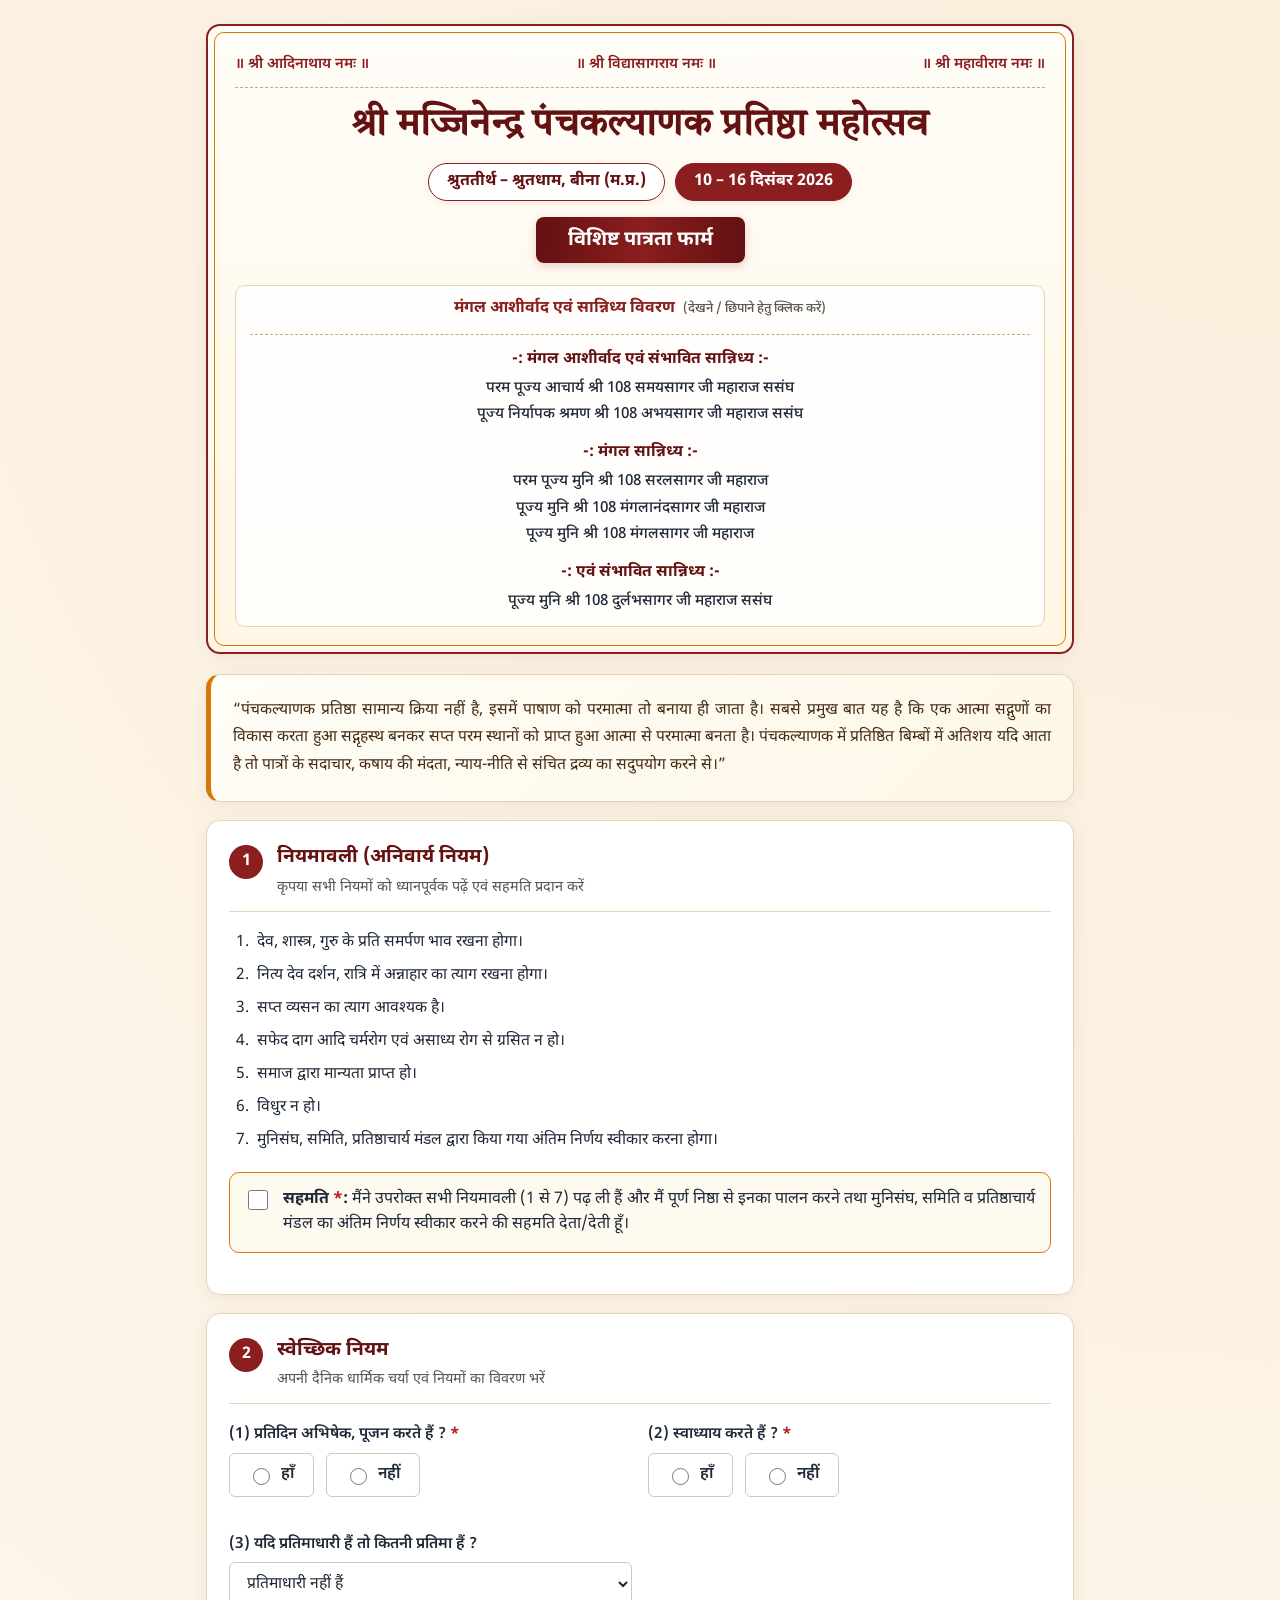
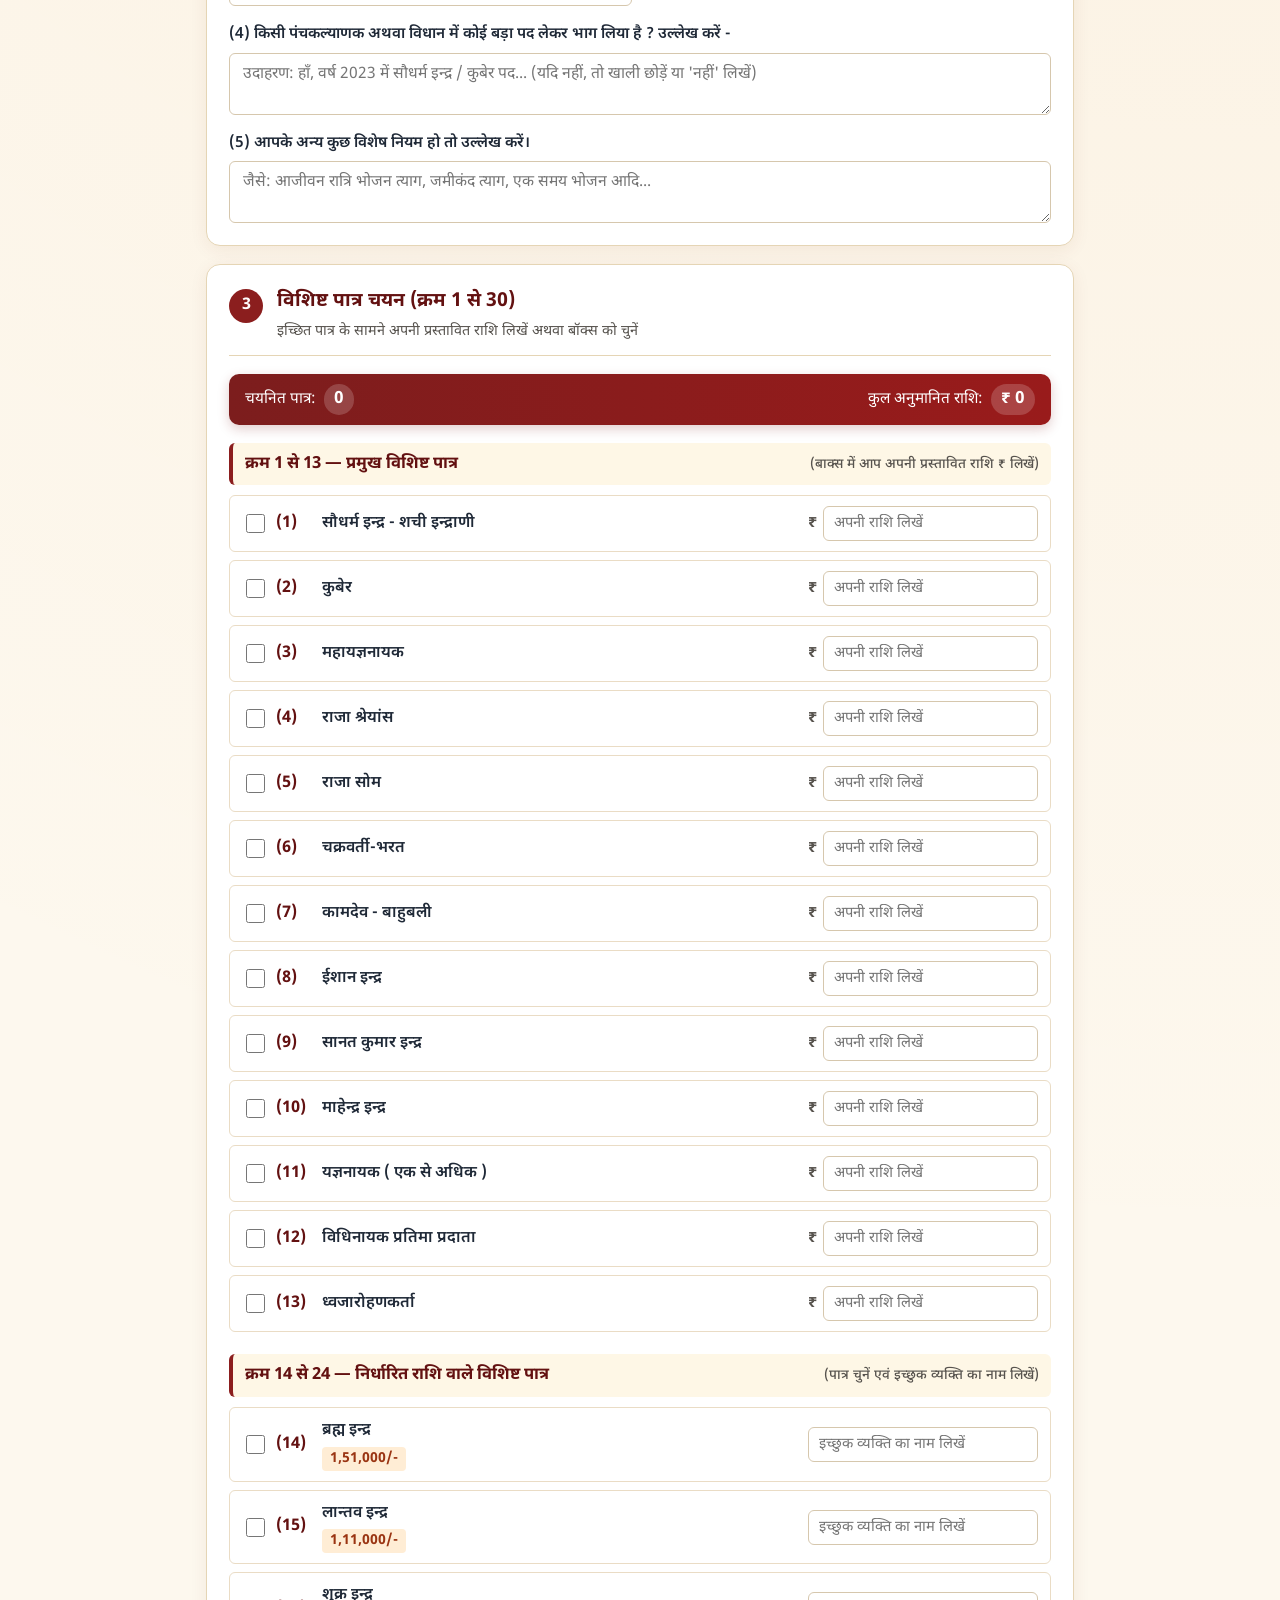
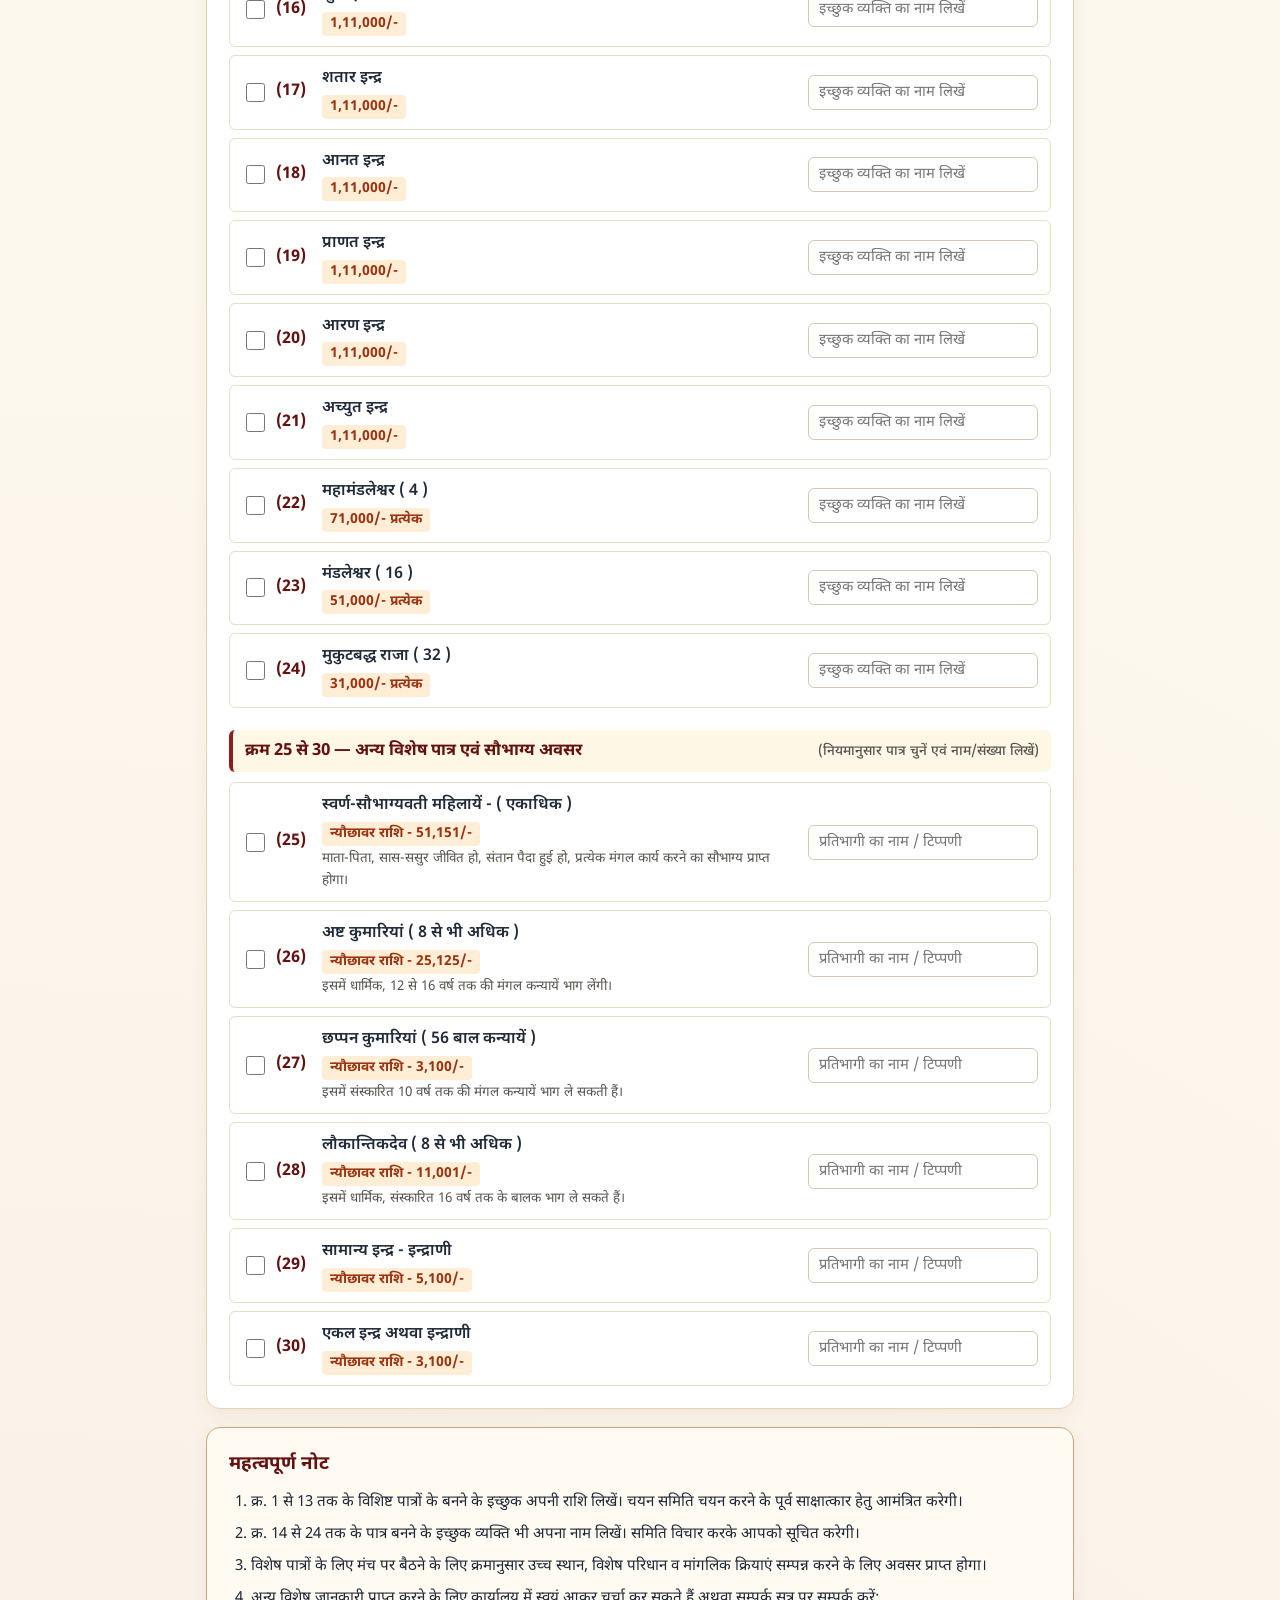
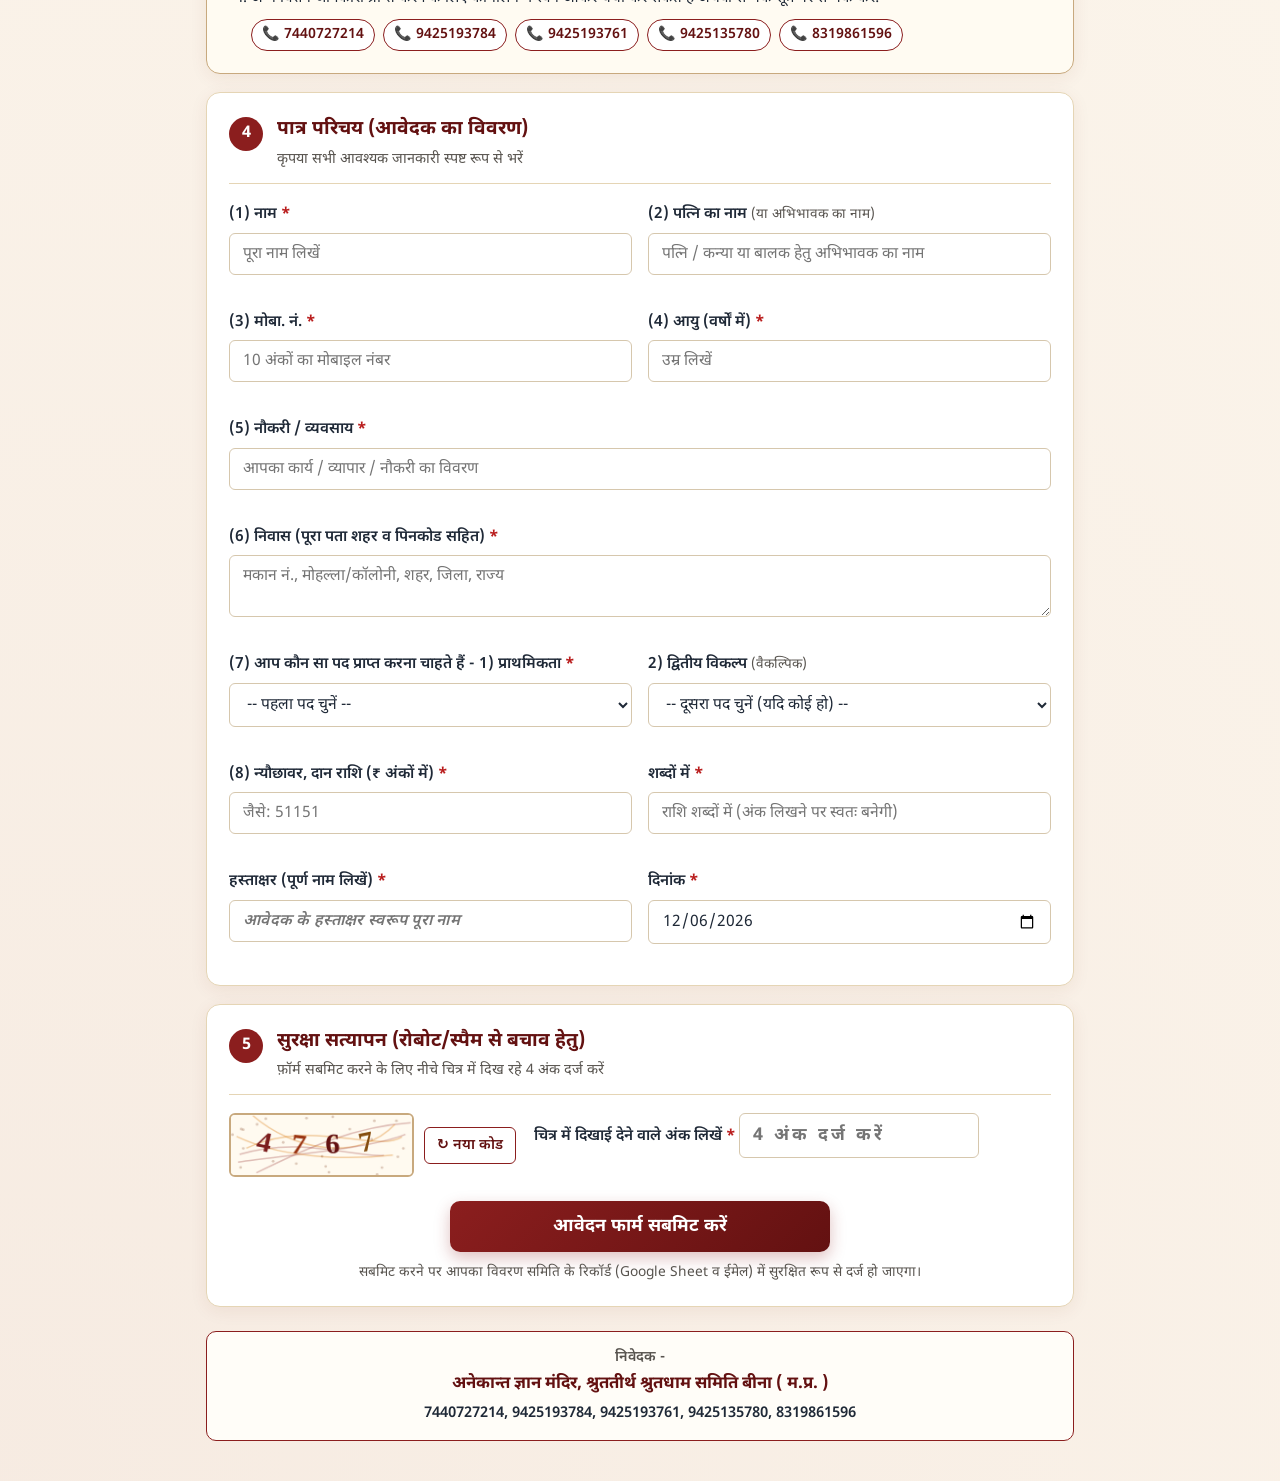
==== google-apps-script/Index.html @ d009ac20 "Initial commit: Panchkalyanak Vishishta Patrata Online Form" ====
<!DOCTYPE html>
<html lang="hi">
<head>
  <meta charset="UTF-8" />
  <meta name="viewport" content="width=device-width, initial-scale=1.0" />
  <title>विशिष्ट पात्रता फार्म | श्री मज्जिनेन्द्र पंचकल्याणक प्रतिष्ठा महोत्सव - बीना (म.प्र.)</title>
  <meta name="description" content="श्री मज्जिनेन्द्र पंचकल्याणक प्रतिष्ठा महोत्सव, श्रुततीर्थ – श्रुतधाम, बीना (म.प्र.) (10–16 दिसंबर 2026) हेतु ऑनलाइन विशिष्ट पात्रता आवेदन फार्म।" />
  <link rel="preconnect" href="https://fonts.googleapis.com" />
  <link rel="preconnect" href="https://fonts.gstatic.com" crossorigin />
  <link href="https://fonts.googleapis.com/css2?family=Noto+Sans+Devanagari:wght@400;500;600;700;800&family=Tiro+Devanagari+Hindi:ital@0;1&display=swap" rel="stylesheet" />
  <style>
:root {
  --bg-page: #fdf8ee;
  --bg-card: #ffffff;
  --bg-subtle: #fffaf0;
  --primary: #8b1e1e;       /* Sacred Deep Maroon */
  --primary-dark: #631111;
  --accent: #d97706;        /* Saffron Gold */
  --accent-light: #fef3c7;
  --border: #e5d5b5;
  --border-strong: #c8a97e;
  --text-main: #1f2937;
  --text-muted: #57534e;
  --success: #15803d;
  --success-bg: #f0fdf4;
  --danger: #b91c1c;
  --danger-bg: #fef2f2;
  --radius-lg: 14px;
  --radius-md: 10px;
  --radius-sm: 6px;
  --shadow-card: 0 4px 18px rgba(107, 45, 20, 0.07);
}

*,
*::before,
*::after {
  box-sizing: border-box;
}

body {
  margin: 0;
  padding: 0;
  background-color: var(--bg-page);
  background-image: radial-gradient(circle at top right, rgba(217, 119, 6, 0.08), transparent 45%),
    radial-gradient(circle at bottom left, rgba(139, 30, 30, 0.06), transparent 45%);
  color: var(--text-main);
  font-family: "Noto Sans Devanagari", system-ui, -apple-system, "Segoe UI", Roboto, sans-serif;
  line-height: 1.6;
  font-size: 16px;
}

.hidden {
  display: none !important;
}

/* Demo Mode Banner */
.demo-banner {
  background: #fff7ed;
  border-bottom: 2px solid #f59e0b;
  color: #7c2d12;
  padding: 10px 16px;
  font-size: 0.9rem;
}

.demo-banner-inner {
  max-width: 900px;
  margin: 0 auto;
  display: flex;
  flex-wrap: wrap;
  align-items: center;
  gap: 8px;
}

.demo-badge {
  background: #d97706;
  color: #fff;
  padding: 2px 10px;
  border-radius: 999px;
  font-weight: 700;
  font-size: 0.8rem;
}

.demo-banner code {
  background: rgba(217, 119, 6, 0.14);
  padding: 1px 6px;
  border-radius: 4px;
  font-family: monospace;
}

/* Main Page Wrapper */
.page-wrapper {
  max-width: 900px;
  margin: 24px auto 40px;
  padding: 0 16px;
}

/* Header Card */
.mahotsav-header {
  background: linear-gradient(180deg, #fffdf8 0%, #fff6e5 100%);
  border: 2px solid var(--primary);
  border-radius: var(--radius-lg);
  padding: 6px;
  box-shadow: var(--shadow-card);
  margin-bottom: 20px;
}

.header-double-border {
  border: 1.5px solid var(--accent);
  border-radius: 10px;
  padding: 20px 20px 18px;
  text-align: center;
}

.invocations {
  display: flex;
  flex-wrap: wrap;
  justify-content: space-between;
  gap: 8px;
  font-size: 0.92rem;
  font-weight: 600;
  color: var(--primary);
  border-bottom: 1px dashed var(--border-strong);
  padding-bottom: 10px;
  margin-bottom: 14px;
}

.mahotsav-title {
  margin: 4px 0 14px;
  font-family: "Tiro Devanagari Hindi", "Noto Sans Devanagari", serif;
  font-size: clamp(1.55rem, 4vw, 2.3rem);
  font-weight: 700;
  color: var(--primary-dark);
  letter-spacing: 0.3px;
  line-height: 1.3;
}

.header-badges {
  display: flex;
  flex-wrap: wrap;
  justify-content: center;
  gap: 10px;
  margin-bottom: 16px;
}

.ornate-pill {
  background: #fff;
  border: 1.5px solid var(--primary);
  color: var(--primary-dark);
  padding: 5px 18px;
  border-radius: 999px;
  font-weight: 700;
  font-size: 1rem;
  box-shadow: 0 2px 6px rgba(139, 30, 30, 0.08);
}

.date-pill {
  background: var(--primary);
  color: #fff;
  border-color: var(--primary);
}

.form-title-ribbon {
  display: inline-block;
  background: linear-gradient(90deg, var(--primary-dark), var(--primary), var(--primary-dark));
  color: #fff;
  padding: 7px 32px;
  border-radius: 8px;
  margin-bottom: 14px;
  box-shadow: 0 3px 10px rgba(139, 30, 30, 0.2);
}

.form-title-ribbon h2 {
  margin: 0;
  font-size: 1.25rem;
  font-weight: 700;
}

/* Sannidhya Accordion */
.sannidhya-details {
  margin-top: 8px;
  background: rgba(255, 255, 255, 0.85);
  border: 1px solid var(--border);
  border-radius: var(--radius-md);
  padding: 10px 14px;
  text-align: center;
}

.sannidhya-toggle {
  cursor: pointer;
  font-weight: 700;
  color: var(--primary);
  display: flex;
  justify-content: center;
  align-items: center;
  gap: 8px;
  list-style: none;
}

.sannidhya-toggle::-webkit-details-marker {
  display: none;
}

.toggle-hint {
  font-size: 0.8rem;
  font-weight: 500;
  color: var(--text-muted);
}

.sannidhya-grid {
  margin-top: 12px;
  padding-top: 12px;
  border-top: 1px dashed var(--border-strong);
  display: grid;
  gap: 12px;
}

.sannidhya-block h3 {
  margin: 0 0 4px;
  font-size: 0.98rem;
  color: var(--primary-dark);
}

.sannidhya-block p {
  margin: 2px 0;
  font-size: 0.95rem;
  font-weight: 500;
}

/* Cards */
.card {
  background: var(--bg-card);
  border: 1px solid var(--border);
  border-radius: var(--radius-lg);
  padding: 22px;
  margin-bottom: 18px;
  box-shadow: var(--shadow-card);
}

.intro-quote-card {
  background: linear-gradient(135deg, #fffdf7 0%, #fef7e6 100%);
  border-left: 5px solid var(--accent);
}

.intro-quote {
  margin: 0;
  font-size: 0.98rem;
  color: #442c15;
  text-align: justify;
  line-height: 1.75;
}

.section-heading {
  display: flex;
  align-items: flex-start;
  gap: 14px;
  margin-bottom: 18px;
  padding-bottom: 12px;
  border-bottom: 1.5px solid var(--border);
}

.section-step {
  flex-shrink: 0;
  width: 34px;
  height: 34px;
  border-radius: 50%;
  background: var(--primary);
  color: #fff;
  display: flex;
  align-items: center;
  justify-content: center;
  font-weight: 700;
  font-size: 1rem;
  margin-top: 2px;
}

.section-heading h3 {
  margin: 0;
  font-size: 1.2rem;
  color: var(--primary-dark);
}

.section-sub {
  margin: 2px 0 0;
  font-size: 0.9rem;
  color: var(--text-muted);
}

/* Niyamavali Rules */
.rules-list {
  margin: 0 0 18px;
  padding-left: 24px;
  display: grid;
  gap: 8px;
}

.rules-list li {
  padding-left: 4px;
  font-size: 0.98rem;
}

.consent-box {
  display: flex;
  align-items: flex-start;
  gap: 12px;
  background: var(--bg-subtle);
  border: 1.5px solid var(--accent);
  border-radius: var(--radius-md);
  padding: 14px;
  cursor: pointer;
  transition: background-color 0.2s;
}

.consent-box:hover {
  background: #fef3c7;
}

.consent-box input[type="checkbox"] {
  width: 20px;
  height: 20px;
  margin-top: 3px;
  accent-color: var(--primary);
  flex-shrink: 0;
  cursor: pointer;
}

/* Form Controls */
.voluntary-grid,
.parichay-grid {
  display: grid;
  grid-template-columns: repeat(2, minmax(0, 1fr));
  gap: 16px;
}

.form-group {
  display: flex;
  flex-direction: column;
}

.form-group.full-width {
  grid-column: 1 / -1;
}

.group-label {
  font-weight: 600;
  margin-bottom: 6px;
  font-size: 0.96rem;
  color: var(--text-main);
}

.field-opt {
  font-weight: 400;
  font-size: 0.85rem;
  color: var(--text-muted);
}

.req {
  color: var(--danger);
  font-weight: 700;
}

.form-control {
  width: 100%;
  padding: 10px 13px;
  border: 1.5px solid #d6c7ad;
  border-radius: var(--radius-sm);
  font-family: inherit;
  font-size: 0.98rem;
  color: var(--text-main);
  background: #fff;
  transition: border-color 0.2s, box-shadow 0.2s;
}

.form-control:focus {
  outline: none;
  border-color: var(--primary);
  box-shadow: 0 0 0 3px rgba(139, 30, 30, 0.12);
}

.form-control.invalid {
  border-color: var(--danger);
  background: var(--danger-bg);
}

.signature-input {
  font-style: italic;
  font-weight: 600;
  letter-spacing: 0.3px;
}

/* Radio Chips */
.radio-row {
  display: flex;
  gap: 12px;
  flex-wrap: wrap;
}

.radio-chip {
  display: inline-flex;
  align-items: center;
  gap: 8px;
  padding: 8px 18px;
  border: 1.5px solid #d6c7ad;
  border-radius: var(--radius-sm);
  cursor: pointer;
  background: #fff;
  font-weight: 600;
  transition: all 0.15s;
}

.radio-chip:has(input:checked) {
  border-color: var(--primary);
  background: #fef2f2;
  color: var(--primary-dark);
}

.radio-chip input {
  accent-color: var(--primary);
  width: 17px;
  height: 17px;
  cursor: pointer;
}

/* Selection Summary Bar */
.selection-summary-bar {
  position: sticky;
  top: 8px;
  z-index: 20;
  background: linear-gradient(90deg, #7c1d1d, #991b1b);
  color: #fff;
  border-radius: var(--radius-md);
  padding: 10px 16px;
  margin-bottom: 18px;
  display: flex;
  flex-wrap: wrap;
  justify-content: space-between;
  align-items: center;
  gap: 12px;
  box-shadow: 0 4px 12px rgba(124, 29, 29, 0.22);
}

.summary-stat {
  display: flex;
  align-items: center;
  gap: 8px;
  font-size: 0.96rem;
}

.summary-stat strong {
  background: rgba(255, 255, 255, 0.18);
  padding: 2px 10px;
  border-radius: 999px;
  font-size: 1.05rem;
}

/* Patra Groups & Rows */
.patra-group {
  margin-bottom: 22px;
}

.patra-group:last-child {
  margin-bottom: 0;
}

.patra-group-header {
  display: flex;
  flex-wrap: wrap;
  justify-content: space-between;
  align-items: baseline;
  gap: 6px;
  background: #fef7e6;
  border-left: 4px solid var(--primary);
  padding: 8px 12px;
  border-radius: 6px;
  margin-bottom: 10px;
}

.patra-group-header h4 {
  margin: 0;
  font-size: 1.04rem;
  color: var(--primary-dark);
}

.group-hint {
  font-size: 0.85rem;
  color: var(--text-muted);
  font-weight: 500;
}

.patra-list {
  display: grid;
  gap: 8px;
}

.patra-row {
  display: grid;
  grid-template-columns: auto 1fr minmax(170px, 230px);
  align-items: center;
  gap: 12px;
  padding: 10px 12px;
  border: 1.5px solid #eadcc5;
  border-radius: var(--radius-sm);
  background: #fff;
  transition: border-color 0.2s, background-color 0.2s;
}

.patra-row.selected {
  border-color: var(--primary);
  background: #fff9f5;
}

.patra-check-wrap {
  display: flex;
  align-items: center;
  gap: 8px;
}

.patra-checkbox {
  width: 19px;
  height: 19px;
  accent-color: var(--primary);
  cursor: pointer;
}

.patra-num {
  font-weight: 700;
  color: var(--primary-dark);
  min-width: 34px;
}

.patra-info {
  display: flex;
  flex-direction: column;
}

.patra-title {
  font-weight: 600;
  color: var(--text-main);
}

.patra-desc {
  font-size: 0.84rem;
  color: var(--text-muted);
  margin-top: 2px;
}

.patra-fixed-fee {
  display: inline-block;
  margin-top: 3px;
  font-size: 0.86rem;
  font-weight: 700;
  color: #9a3412;
  background: #ffedd5;
  padding: 1px 8px;
  border-radius: 4px;
  width: fit-content;
}

.patra-input-box {
  display: flex;
  align-items: center;
  gap: 6px;
}

.currency-prefix {
  font-weight: 700;
  color: var(--text-muted);
}

.patra-amount-input,
.patra-note-input {
  width: 100%;
  padding: 7px 10px;
  border: 1.5px solid #d6c7ad;
  border-radius: 6px;
  font-family: inherit;
  font-size: 0.92rem;
}

.patra-amount-input:focus,
.patra-note-input:focus {
  outline: none;
  border-color: var(--primary);
}

/* Notes Card */
.notes-card {
  background: #fffbf2;
  border: 1.5px solid var(--border-strong);
}

.notes-card h3 {
  margin: 0 0 10px;
  color: var(--primary-dark);
}

.notes-list {
  margin: 0;
  padding-left: 22px;
  display: grid;
  gap: 8px;
  font-size: 0.95rem;
}

.contact-chips {
  display: flex;
  flex-wrap: wrap;
  gap: 8px;
  margin-top: 8px;
}

.contact-chip {
  display: inline-flex;
  align-items: center;
  gap: 4px;
  padding: 4px 10px;
  background: #fff;
  border: 1px solid var(--primary);
  color: var(--primary-dark);
  border-radius: 999px;
  text-decoration: none;
  font-weight: 600;
  font-size: 0.88rem;
}

.contact-chip:hover {
  background: var(--primary);
  color: #fff;
}

/* CAPTCHA Section */
.captcha-row {
  display: flex;
  flex-wrap: wrap;
  gap: 18px;
  align-items: flex-end;
  margin-bottom: 18px;
}

.captcha-visual-box {
  display: flex;
  align-items: center;
  gap: 10px;
}

.captcha-display {
  width: 185px;
  height: 64px;
  border: 2px solid var(--border-strong);
  border-radius: var(--radius-sm);
  background: #fffaf0;
  display: flex;
  align-items: center;
  justify-content: center;
  overflow: hidden;
  user-select: none;
}

.captcha-display svg,
.captcha-display canvas {
  width: 100%;
  height: 100%;
  display: block;
}

.captcha-loading {
  font-size: 0.82rem;
  color: var(--text-muted);
}

.btn-refresh-captcha {
  background: #fff;
  border: 1.5px solid var(--primary);
  color: var(--primary-dark);
  padding: 8px 12px;
  border-radius: var(--radius-sm);
  font-family: inherit;
  font-weight: 600;
  font-size: 0.9rem;
  cursor: pointer;
}

.btn-refresh-captcha:hover {
  background: #fef2f2;
}

.captcha-input-wrap {
  flex: 1;
  min-width: 210px;
}

.captcha-input {
  max-width: 240px;
  font-size: 1.1rem;
  font-weight: 700;
  letter-spacing: 3px;
}

/* Honeypot hidden field */
.hp-field {
  position: absolute;
  left: -9999px;
  width: 1px;
  height: 1px;
  overflow: hidden;
  opacity: 0;
  pointer-events: none;
}

/* Errors */
.field-error {
  color: var(--danger);
  font-size: 0.85rem;
  font-weight: 600;
  margin-top: 4px;
  min-height: 1.1em;
}

.global-error {
  background: var(--danger-bg);
  border: 1.5px solid var(--danger);
  color: var(--danger);
  padding: 12px 14px;
  border-radius: var(--radius-sm);
  margin-bottom: 16px;
  font-weight: 600;
}

/* Submit Button */
.submit-actions {
  text-align: center;
  padding-top: 6px;
}

.btn-submit {
  display: inline-flex;
  align-items: center;
  justify-content: center;
  gap: 10px;
  width: 100%;
  max-width: 380px;
  padding: 14px 28px;
  font-family: inherit;
  font-size: 1.12rem;
  font-weight: 700;
  color: #fff;
  background: linear-gradient(135deg, var(--primary) 0%, var(--primary-dark) 100%);
  border: none;
  border-radius: var(--radius-md);
  cursor: pointer;
  box-shadow: 0 6px 16px rgba(139, 30, 30, 0.28);
  transition: transform 0.15s, box-shadow 0.15s, opacity 0.15s;
}

.btn-submit:hover:not(:disabled) {
  transform: translateY(-1px);
  box-shadow: 0 8px 20px rgba(139, 30, 30, 0.34);
}

.btn-submit:disabled {
  opacity: 0.72;
  cursor: not-allowed;
}

.btn-spinner {
  width: 18px;
  height: 18px;
  border: 2.5px solid rgba(255, 255, 255, 0.4);
  border-top-color: #fff;
  border-radius: 50%;
  animation: spin 0.75s linear infinite;
}

@keyframes spin {
  to {
    transform: rotate(360deg);
  }
}

.submit-note {
  margin: 10px 0 0;
  font-size: 0.86rem;
  color: var(--text-muted);
}

/* Receipt View */
.receipt-card {
  text-align: center;
  border: 2px solid var(--success);
  background: #fff;
  padding: 28px 22px;
}

.receipt-badge {
  width: 60px;
  height: 60px;
  margin: 0 auto 12px;
  border-radius: 50%;
  background: var(--success);
  color: #fff;
  font-size: 2rem;
  font-weight: 700;
  display: flex;
  align-items: center;
  justify-content: center;
}

.receipt-card h2 {
  margin: 0 0 6px;
  color: var(--success);
}

.receipt-subtitle {
  margin: 0 0 16px;
  color: var(--text-muted);
}

.receipt-ref-box {
  display: inline-flex;
  flex-wrap: wrap;
  align-items: center;
  justify-content: center;
  gap: 8px;
  background: var(--success-bg);
  border: 1.5px solid #86efac;
  padding: 10px 20px;
  border-radius: var(--radius-md);
  margin-bottom: 18px;
}

.receipt-ref-box strong {
  color: var(--success);
  font-size: 1.15rem;
}

.receipt-demo-notice {
  background: #fffbeb;
  border: 1px solid #f59e0b;
  color: #92400e;
  padding: 10px 14px;
  border-radius: var(--radius-sm);
  margin-bottom: 18px;
  font-size: 0.9rem;
  text-align: left;
}

.receipt-summary {
  text-align: left;
  border: 1px solid var(--border);
  border-radius: var(--radius-md);
  padding: 16px;
  background: #fffcf6;
  margin-bottom: 20px;
}

.receipt-table {
  width: 100%;
  border-collapse: collapse;
  font-size: 0.94rem;
}

.receipt-table th,
.receipt-table td {
  padding: 8px 10px;
  border-bottom: 1px solid #efe4cf;
  vertical-align: top;
}

.receipt-table th {
  width: 36%;
  color: var(--primary-dark);
  text-align: left;
}

.receipt-actions {
  display: flex;
  flex-wrap: wrap;
  justify-content: center;
  gap: 12px;
}

.btn-secondary,
.btn-primary-outline {
  padding: 10px 20px;
  border-radius: var(--radius-sm);
  font-family: inherit;
  font-weight: 700;
  font-size: 0.96rem;
  cursor: pointer;
}

.btn-secondary {
  background: var(--primary);
  color: #fff;
  border: none;
}

.btn-primary-outline {
  background: #fff;
  color: var(--primary-dark);
  border: 1.5px solid var(--primary);
}

/* Footer */
.mahotsav-footer {
  margin-top: 24px;
  text-align: center;
}

.footer-box {
  background: #fffdf8;
  border: 1.5px solid var(--primary);
  border-radius: var(--radius-md);
  padding: 14px 18px;
}

.nivedak-label {
  margin: 0;
  font-size: 0.9rem;
  color: var(--text-muted);
  font-weight: 600;
}

.nivedak-name {
  margin: 2px 0 4px;
  font-weight: 700;
  color: var(--primary-dark);
  font-size: 1.05rem;
}

.nivedak-phones {
  margin: 0;
  font-weight: 600;
  font-size: 0.92rem;
  color: var(--text-main);
}

/* Responsive Mobile Adjustments */
@media (max-width: 700px) {
  .voluntary-grid,
  .parichay-grid {
    grid-template-columns: 1fr;
  }

  .patra-row {
    grid-template-columns: auto 1fr;
    gap: 8px 10px;
  }

  .patra-input-box {
    grid-column: 1 / -1;
    padding-left: 30px;
  }

  .invocations {
    justify-content: center;
    font-size: 0.85rem;
  }

  .card {
    padding: 16px;
  }
}

/* Print Styles for Confirmation Receipt */
@media print {
  body {
    background: #fff;
  }

  .demo-banner,
  .no-print,
  .sannidhya-details,
  #formContainer {
    display: none !important;
  }

  .receipt-card {
    border: 1.5px solid #000;
    box-shadow: none;
  }
}

</style>
</head>
<body>
  <!-- Connection Mode Banner (Visible only in Demo Mode before Apps Script URL is set) -->
  <div id="demoBanner" class="demo-banner hidden" role="status">
    <div class="demo-banner-inner">
      <span class="demo-badge">डेमो मोड</span>
      <span>यह फ़ॉर्म अभी स्थानीय प्रीव्यू मोड में है। ईमेल (<strong>1001anujjain@gmail.com</strong> - <em>panchkalyanak</em> फ़ोल्डर) व Google Sheet से जोड़ने के लिए <code>config.js</code> में अपना Apps Script URL जोड़ें।</span>
    </div>
  </div>

  <div class="page-wrapper">
    <!-- Sacred Header Card (Matches Page 1 of Offline Form) -->
    <header class="mahotsav-header">
      <div class="header-double-border">
        <div class="invocations">
          <span>॥ श्री आदिनाथाय नमः ॥</span>
          <span>॥ श्री विद्यासागराय नमः ॥</span>
          <span>॥ श्री महावीराय नमः ॥</span>
        </div>

        <h1 class="mahotsav-title">श्री मज्जिनेन्द्र पंचकल्याणक प्रतिष्ठा महोत्सव</h1>

        <div class="header-badges">
          <div class="ornate-pill">श्रुततीर्थ – श्रुतधाम, बीना (म.प्र.)</div>
          <div class="ornate-pill date-pill">10 – 16 दिसंबर 2026</div>
        </div>

        <div class="form-title-ribbon">
          <h2>विशिष्ट पात्रता फार्म</h2>
        </div>

        <!-- Blessings & Sannidhya -->
        <details class="sannidhya-details" open>
          <summary class="sannidhya-toggle">
            <span>मंगल आशीर्वाद एवं सान्निध्य विवरण</span>
            <span class="toggle-hint">(देखने / छिपाने हेतु क्लिक करें)</span>
          </summary>
          <div class="sannidhya-grid">
            <div class="sannidhya-block">
              <h3>-: मंगल आशीर्वाद एवं संभावित सान्निध्य :-</h3>
              <p>परम पूज्य आचार्य श्री 108 समयसागर जी महाराज ससंघ</p>
              <p>पूज्य निर्यापक श्रमण श्री 108 अभयसागर जी महाराज ससंघ</p>
            </div>
            <div class="sannidhya-block">
              <h3>-: मंगल सान्निध्य :-</h3>
              <p>परम पूज्य मुनि श्री 108 सरलसागर जी महाराज</p>
              <p>पूज्य मुनि श्री 108 मंगलानंदसागर जी महाराज</p>
              <p>पूज्य मुनि श्री 108 मंगलसागर जी महाराज</p>
            </div>
            <div class="sannidhya-block">
              <h3>-: एवं संभावित सान्निध्य :-</h3>
              <p>पूज्य मुनि श्री 108 दुर्लभसागर जी महाराज ससंघ</p>
            </div>
          </div>
        </details>
      </div>
    </header>

    <!-- Main Form Container -->
    <main id="formContainer">
      <!-- Intro Philosophy Banner (Page 2 top) -->
      <section class="card intro-quote-card" aria-label="महत्व एवं भावना">
        <p class="intro-quote">
          “पंचकल्याणक प्रतिष्ठा सामान्य क्रिया नहीं है, इसमें पाषाण को परमात्मा तो बनाया ही जाता है। सबसे प्रमुख बात यह है कि एक आत्मा सद्गुणों का विकास करता हुआ सद्गृहस्थ बनकर सप्त परम स्थानों को प्राप्त हुआ आत्मा से परमात्मा बनता है। पंचकल्याणक में प्रतिष्ठित बिम्बों में अतिशय यदि आता है तो पात्रों के सदाचार, कषाय की मंदता, न्याय-नीति से संचित द्रव्य का सदुपयोग करने से।”
        </p>
      </section>

      <form id="panchkalyanakForm" novalidate>
        <!-- Honeypot anti-bot field (hidden from real users) -->
        <div class="hp-field" aria-hidden="true">
          <label for="website_hp">Website</label>
          <input type="text" id="website_hp" name="website_hp" tabindex="-1" autocomplete="off" />
        </div>

        <!-- Section 1: Niyamavali (Mandatory Rules) -->
        <section class="card section-card" id="sec-niyamavali">
          <div class="section-heading">
            <span class="section-step">1</span>
            <div>
              <h3>नियमावली (अनिवार्य नियम)</h3>
              <p class="section-sub">कृपया सभी नियमों को ध्यानपूर्वक पढ़ें एवं सहमति प्रदान करें</p>
            </div>
          </div>

          <ol class="rules-list">
            <li>देव, शास्त्र, गुरु के प्रति समर्पण भाव रखना होगा।</li>
            <li>नित्य देव दर्शन, रात्रि में अन्नाहार का त्याग रखना होगा।</li>
            <li>सप्त व्यसन का त्याग आवश्यक है।</li>
            <li>सफेद दाग आदि चर्मरोग एवं असाध्य रोग से ग्रसित न हो।</li>
            <li>समाज द्वारा मान्यता प्राप्त हो।</li>
            <li>विधुर न हो।</li>
            <li>मुनिसंघ, समिति, प्रतिष्ठाचार्य मंडल द्वारा किया गया अंतिम निर्णय स्वीकार करना होगा।</li>
          </ol>

          <label class="consent-box" for="rulesAgreed">
            <input type="checkbox" id="rulesAgreed" name="rulesAgreed" required />
            <span>
              <strong>सहमति <span class="req">*</span>:</strong> मैंने उपरोक्त सभी नियमावली (1 से 7) पढ़ ली हैं और मैं पूर्ण निष्ठा से इनका पालन करने तथा मुनिसंघ, समिति व प्रतिष्ठाचार्य मंडल का अंतिम निर्णय स्वीकार करने की सहमति देता/देती हूँ।
            </span>
          </label>
          <div class="field-error" id="err-rulesAgreed"></div>
        </section>

        <!-- Section 2: Swechhik Niyam (Voluntary Rules) -->
        <section class="card section-card" id="sec-swechhik">
          <div class="section-heading">
            <span class="section-step">2</span>
            <div>
              <h3>स्वेच्छिक नियम</h3>
              <p class="section-sub">अपनी दैनिक धार्मिक चर्या एवं नियमों का विवरण भरें</p>
            </div>
          </div>

          <div class="voluntary-grid">
            <div class="form-group">
              <label class="group-label">(1) प्रतिदिन अभिषेक, पूजन करते हैं ? <span class="req">*</span></label>
              <div class="radio-row">
                <label class="radio-chip">
                  <input type="radio" name="abhishekPoojan" value="हाँ" required />
                  <span>हाँ</span>
                </label>
                <label class="radio-chip">
                  <input type="radio" name="abhishekPoojan" value="नहीं" />
                  <span>नहीं</span>
                </label>
              </div>
              <div class="field-error" id="err-abhishekPoojan"></div>
            </div>

            <div class="form-group">
              <label class="group-label">(2) स्वाध्याय करते हैं ? <span class="req">*</span></label>
              <div class="radio-row">
                <label class="radio-chip">
                  <input type="radio" name="swadhyay" value="हाँ" required />
                  <span>हाँ</span>
                </label>
                <label class="radio-chip">
                  <input type="radio" name="swadhyay" value="नहीं" />
                  <span>नहीं</span>
                </label>
              </div>
              <div class="field-error" id="err-swadhyay"></div>
            </div>

            <div class="form-group">
              <label for="pratimaCount" class="group-label">(3) यदि प्रतिमाधारी हैं तो कितनी प्रतिमा हैं ?</label>
              <select id="pratimaCount" name="pratimaCount" class="form-control">
                <option value="प्रतिमाधारी नहीं हैं">प्रतिमाधारी नहीं हैं</option>
                <option value="1 प्रतिमा">1 प्रतिमा</option>
                <option value="2 प्रतिमा">2 प्रतिमा</option>
                <option value="3 प्रतिमा">3 प्रतिमा</option>
                <option value="4 प्रतिमा">4 प्रतिमा</option>
                <option value="5 प्रतिमा">5 प्रतिमा</option>
                <option value="6 प्रतिमा">6 प्रतिमा</option>
                <option value="7 प्रतिमा">7 प्रतिमा</option>
                <option value="8 प्रतिमा">8 प्रतिमा</option>
                <option value="9 प्रतिमा">9 प्रतिमा</option>
                <option value="10 प्रतिमा">10 प्रतिमा</option>
                <option value="11 प्रतिमा">11 प्रतिमा</option>
              </select>
            </div>

            <div class="form-group full-width">
              <label for="previousPanchkalyanak" class="group-label">(4) किसी पंचकल्याणक अथवा विधान में कोई बड़ा पद लेकर भाग लिया है ? उल्लेख करें -</label>
              <textarea id="previousPanchkalyanak" name="previousPanchkalyanak" class="form-control" rows="2" placeholder="उदाहरण: हाँ, वर्ष 2023 में सौधर्म इन्द्र / कुबेर पद... (यदि नहीं, तो खाली छोड़ें या 'नहीं' लिखें)"></textarea>
            </div>

            <div class="form-group full-width">
              <label for="otherSpecialRules" class="group-label">(5) आपके अन्य कुछ विशेष नियम हो तो उल्लेख करें।</label>
              <textarea id="otherSpecialRules" name="otherSpecialRules" class="form-control" rows="2" placeholder="जैसे: आजीवन रात्रि भोजन त्याग, जमीकंद त्याग, एक समय भोजन आदि..."></textarea>
            </div>
          </div>
        </section>

        <!-- Section 3: Vishishta Patra (Items 1 to 30) -->
        <section class="card section-card" id="sec-patra">
          <div class="section-heading">
            <span class="section-step">3</span>
            <div>
              <h3>विशिष्ट पात्र चयन (क्रम 1 से 30)</h3>
              <p class="section-sub">इच्छित पात्र के सामने अपनी प्रस्तावित राशि लिखें अथवा बॉक्स को चुनें</p>
            </div>
          </div>

          <!-- Live Selection Summary Bar -->
          <div class="selection-summary-bar" id="selectionSummaryBar">
            <div class="summary-stat">
              <span class="summary-label">चयनित पात्र:</span>
              <strong id="selectedCountBadge">0</strong>
            </div>
            <div class="summary-stat">
              <span class="summary-label">कुल अनुमानित राशि:</span>
              <strong id="selectedTotalBadge">₹ 0</strong>
            </div>
          </div>

          <!-- Group A: 1 to 13 -->
          <div class="patra-group">
            <div class="patra-group-header">
              <h4>क्रम 1 से 13 — प्रमुख विशिष्ट पात्र</h4>
              <span class="group-hint">(बाक्स में आप अपनी प्रस्तावित राशि ₹ लिखें)</span>
            </div>
            <div id="patraGroupA" class="patra-list"></div>
          </div>

          <!-- Group B: 14 to 24 -->
          <div class="patra-group">
            <div class="patra-group-header">
              <h4>क्रम 14 से 24 — निर्धारित राशि वाले विशिष्ट पात्र</h4>
              <span class="group-hint">(पात्र चुनें एवं इच्छुक व्यक्ति का नाम लिखें)</span>
            </div>
            <div id="patraGroupB" class="patra-list"></div>
          </div>

          <!-- Group C: 25 to 30 -->
          <div class="patra-group">
            <div class="patra-group-header">
              <h4>क्रम 25 से 30 — अन्य विशेष पात्र एवं सौभाग्य अवसर</h4>
              <span class="group-hint">(नियमानुसार पात्र चुनें एवं नाम/संख्या लिखें)</span>
            </div>
            <div id="patraGroupC" class="patra-list"></div>
          </div>
        </section>

        <!-- Section 4: Important Notes -->
        <section class="card notes-card" id="sec-notes">
          <h3>महत्वपूर्ण नोट</h3>
          <ol class="notes-list">
            <li>क्र. 1 से 13 तक के विशिष्ट पात्रों के बनने के इच्छुक अपनी राशि लिखें। चयन समिति चयन करने के पूर्व साक्षात्कार हेतु आमंत्रित करेगी।</li>
            <li>क्र. 14 से 24 तक के पात्र बनने के इच्छुक व्यक्ति भी अपना नाम लिखें। समिति विचार करके आपको सूचित करेगी।</li>
            <li>विशेष पात्रों के लिए मंच पर बैठने के लिए क्रमानुसार उच्च स्थान, विशेष परिधान व मांगलिक क्रियाएं सम्पन्न करने के लिए अवसर प्राप्त होगा।</li>
            <li>
              अन्य विशेष जानकारी प्राप्त करने के लिए कार्यालय में स्वयं आकर चर्चा कर सकते हैं अथवा सम्पर्क सूत्र पर सम्पर्क करें:
              <div class="contact-chips">
                <a href="tel:7440727214" class="contact-chip">📞 7440727214</a>
                <a href="tel:9425193784" class="contact-chip">📞 9425193784</a>
                <a href="tel:9425193761" class="contact-chip">📞 9425193761</a>
                <a href="tel:9425135780" class="contact-chip">📞 9425135780</a>
                <a href="tel:8319861596" class="contact-chip">📞 8319861596</a>
              </div>
            </li>
          </ol>
        </section>

        <!-- Section 5: Patra Parichay (Applicant Details) -->
        <section class="card section-card" id="sec-parichay">
          <div class="section-heading">
            <span class="section-step">4</span>
            <div>
              <h3>पात्र परिचय (आवेदक का विवरण)</h3>
              <p class="section-sub">कृपया सभी आवश्यक जानकारी स्पष्ट रूप से भरें</p>
            </div>
          </div>

          <div class="parichay-grid">
            <div class="form-group">
              <label for="applicantName" class="group-label">(1) नाम <span class="req">*</span></label>
              <input type="text" id="applicantName" name="applicantName" class="form-control" required placeholder="पूरा नाम लिखें" />
              <div class="field-error" id="err-applicantName"></div>
            </div>

            <div class="form-group">
              <label for="spouseName" class="group-label">(2) पत्नि का नाम <span class="field-opt">(या अभिभावक का नाम)</span></label>
              <input type="text" id="spouseName" name="spouseName" class="form-control" placeholder="पत्नि / कन्या या बालक हेतु अभिभावक का नाम" />
            </div>

            <div class="form-group">
              <label for="mobileNumber" class="group-label">(3) मोबा. नं. <span class="req">*</span></label>
              <input type="tel" id="mobileNumber" name="mobileNumber" class="form-control" required maxlength="10" inputmode="numeric" placeholder="10 अंकों का मोबाइल नंबर" />
              <div class="field-error" id="err-mobileNumber"></div>
            </div>

            <div class="form-group">
              <label for="age" class="group-label">(4) आयु (वर्षों में) <span class="req">*</span></label>
              <input type="number" id="age" name="age" class="form-control" required min="1" max="120" placeholder="उम्र लिखें" />
              <div class="field-error" id="err-age"></div>
            </div>

            <div class="form-group full-width">
              <label for="occupation" class="group-label">(5) नौकरी / व्यवसाय <span class="req">*</span></label>
              <input type="text" id="occupation" name="occupation" class="form-control" required placeholder="आपका कार्य / व्यापार / नौकरी का विवरण" />
              <div class="field-error" id="err-occupation"></div>
            </div>

            <div class="form-group full-width">
              <label for="address" class="group-label">(6) निवास (पूरा पता शहर व पिनकोड सहित) <span class="req">*</span></label>
              <textarea id="address" name="address" class="form-control" rows="2" required placeholder="मकान नं., मोहल्ला/कॉलोनी, शहर, जिला, राज्य"></textarea>
              <div class="field-error" id="err-address"></div>
            </div>

            <div class="form-group">
              <label for="desiredRole1" class="group-label">(7) आप कौन सा पद प्राप्त करना चाहते हैं - 1) प्राथमिकता <span class="req">*</span></label>
              <select id="desiredRole1" name="desiredRole1" class="form-control" required>
                <option value="">-- पहला पद चुनें --</option>
              </select>
              <div class="field-error" id="err-desiredRole1"></div>
            </div>

            <div class="form-group">
              <label for="desiredRole2" class="group-label">2) द्वितीय विकल्प <span class="field-opt">(वैकल्पिक)</span></label>
              <select id="desiredRole2" name="desiredRole2" class="form-control">
                <option value="">-- दूसरा पद चुनें (यदि कोई हो) --</option>
              </select>
            </div>

            <div class="form-group">
              <label for="donationAmount" class="group-label">(8) न्यौछावर, दान राशि (₹ अंकों में) <span class="req">*</span></label>
              <input type="number" id="donationAmount" name="donationAmount" class="form-control" required min="0" placeholder="जैसे: 51151" />
              <div class="field-error" id="err-donationAmount"></div>
            </div>

            <div class="form-group">
              <label for="donationAmountWords" class="group-label">शब्दों में <span class="req">*</span></label>
              <input type="text" id="donationAmountWords" name="donationAmountWords" class="form-control" required placeholder="राशि शब्दों में (अंक लिखने पर स्वतः बनेगी)" />
              <div class="field-error" id="err-donationAmountWords"></div>
            </div>

            <div class="form-group">
              <label for="signature" class="group-label">हस्ताक्षर (पूर्ण नाम लिखें) <span class="req">*</span></label>
              <input type="text" id="signature" name="signature" class="form-control signature-input" required placeholder="आवेदक के हस्ताक्षर स्वरूप पूरा नाम" />
              <div class="field-error" id="err-signature"></div>
            </div>

            <div class="form-group">
              <label for="submissionDate" class="group-label">दिनांक <span class="req">*</span></label>
              <input type="date" id="submissionDate" name="submissionDate" class="form-control" required />
              <div class="field-error" id="err-submissionDate"></div>
            </div>
          </div>
        </section>

        <!-- Section 6: Simple CAPTCHA & Submit -->
        <section class="card section-card captcha-card" id="sec-captcha">
          <div class="section-heading">
            <span class="section-step">5</span>
            <div>
              <h3>सुरक्षा सत्यापन (रोबोट/स्पैम से बचाव हेतु)</h3>
              <p class="section-sub">फ़ॉर्म सबमिट करने के लिए नीचे चित्र में दिख रहे 4 अंक दर्ज करें</p>
            </div>
          </div>

          <div class="captcha-row">
            <div class="captcha-visual-box">
              <div id="captchaDisplay" class="captcha-display" aria-label="सुरक्षा कोड चित्र">
                <span class="captcha-loading">कोड लोड हो रहा है...</span>
              </div>
              <button type="button" id="refreshCaptchaBtn" class="btn-refresh-captcha" title="नया कोड प्राप्त करें">
                ↻ नया कोड
              </button>
            </div>

            <div class="captcha-input-wrap">
              <label for="captchaInput" class="group-label">चित्र में दिखाई देने वाले अंक लिखें <span class="req">*</span></label>
              <input type="text" id="captchaInput" name="captchaInput" class="form-control captcha-input" required maxlength="6" inputmode="numeric" autocomplete="off" placeholder="4 अंक दर्ज करें" />
              <div class="field-error" id="err-captchaInput"></div>
            </div>
          </div>

          <div id="formGlobalError" class="global-error hidden" role="alert"></div>

          <div class="submit-actions">
            <button type="submit" id="submitBtn" class="btn-submit">
              <span class="btn-text">आवेदन फार्म सबमिट करें</span>
              <span class="btn-spinner hidden" aria-hidden="true"></span>
            </button>
            <p class="submit-note">
              सबमिट करने पर आपका विवरण समिति के रिकॉर्ड (Google Sheet व ईमेल) में सुरक्षित रूप से दर्ज हो जाएगा।
            </p>
          </div>
        </section>
      </form>
    </main>

    <!-- Success / Confirmation Receipt View -->
    <section id="receiptView" class="card receipt-card hidden" aria-live="polite">
      <div class="receipt-badge">✓</div>
      <h2>आवेदन सफलतापूर्वक प्राप्त हुआ!</h2>
      <p class="receipt-subtitle">
        श्री मज्जिनेन्द्र पंचकल्याणक प्रतिष्ठा महोत्सव - विशिष्ट पात्रता फार्म दर्ज कर लिया गया है।
      </p>

      <div class="receipt-ref-box">
        <span>आवेदन संदर्भ क्रमांक (Reference ID):</span>
        <strong id="receiptRefId">PK-2026-0000</strong>
      </div>

      <div id="receiptDemoNotice" class="receipt-demo-notice hidden">
        <strong>नोट (डेमो मोड):</strong> अभी Apps Script URL लिंक नहीं है, इसलिए यह केवल लोकल प्रीव्यू रसीद है। लाइव होने के बाद हर एंट्री सीधे <strong>1001anujjain@gmail.com</strong> (<em>panchkalyanak</em> फ़ोल्डर) व Google Sheet में जाएगी।
      </div>

      <div class="receipt-summary" id="receiptSummary"></div>

      <div class="receipt-actions no-print">
        <button type="button" id="printReceiptBtn" class="btn-secondary">🖨️ रसीद प्रिंट / PDF सेव करें</button>
        <button type="button" id="newFormBtn" class="btn-primary-outline">नया फॉर्म भरें</button>
      </div>
    </section>

    <!-- Footer (Nivedak from Page 1) -->
    <footer class="mahotsav-footer">
      <div class="footer-box">
        <p class="nivedak-label">निवेदक -</p>
        <p class="nivedak-name">अनेकान्त ज्ञान मंदिर, श्रुततीर्थ श्रुतधाम समिति बीना ( म.प्र. )</p>
        <p class="nivedak-phones">
          7440727214, 9425193784, 9425193761, 9425135780, 8319861596
        </p>
      </div>
    </footer>
  </div>

  <script>
/**
 * श्री मज्जिनेन्द्र पंचकल्याणक प्रतिष्ठा महोत्सव - ऑनलाइन फॉर्म कॉन्फ़िगरेशन
 *
 * नीचे APPS_SCRIPT_URL में अपना Google Apps Script Web App URL पेस्ट करें।
 * (सेटअप करने की पूरी विधि SETUP_GUIDE.md फ़ाइल में दी गई है।)
 */
window.PANCHKALYANAK_CONFIG = {
  // यहाँ अपना Google Apps Script Web App URL डालें (जैसे: "https://script.google.com/macros/s/AKfycb.../exec")
  APPS_SCRIPT_URL: "https://script.google.com/macros/s/AKfycbwnww4s8vgyIHbS-eQpKoGF4WYCR-TaxzzPMkvoVataKKNdV742tXgRQ_ZDEt-X2GblqQ/exec",

  // डेमो मोड चेतावनी: जब तक APPS_SCRIPT_URL खाली है, फॉर्म डेमो मोड में चलेगा।
  // लाइव वेबसाइट पर डालने से पहले ऊपर अपना URL अवश्य पेस्ट करें।
  EVENT_TITLE: "श्री मज्जिनेन्द्र पंचकल्याणक प्रतिष्ठा महोत्सव",
  ORGANIZER_EMAIL: "1001anujjain@gmail.com",
  GMAIL_FOLDER_LABEL: "panchkalyanak"
};


(function () {
  "use strict";

  const PATRA_ITEMS = [
    // Group A: 1 to 13 (Open bid / offered amount)
    { id: 1, group: "A", title: "सौधर्म इन्द्र - शची इन्द्राणी", fixedAmount: null, hint: "अपनी राशि लिखें" },
    { id: 2, group: "A", title: "कुबेर", fixedAmount: null, hint: "अपनी राशि लिखें" },
    { id: 3, group: "A", title: "महायज्ञनायक", fixedAmount: null, hint: "अपनी राशि लिखें" },
    { id: 4, group: "A", title: "राजा श्रेयांस", fixedAmount: null, hint: "अपनी राशि लिखें" },
    { id: 5, group: "A", title: "राजा सोम", fixedAmount: null, hint: "अपनी राशि लिखें" },
    { id: 6, group: "A", title: "चक्रवर्ती-भरत", fixedAmount: null, hint: "अपनी राशि लिखें" },
    { id: 7, group: "A", title: "कामदेव - बाहुबली", fixedAmount: null, hint: "अपनी राशि लिखें" },
    { id: 8, group: "A", title: "ईशान इन्द्र", fixedAmount: null, hint: "अपनी राशि लिखें" },
    { id: 9, group: "A", title: "सानत कुमार इन्द्र", fixedAmount: null, hint: "अपनी राशि लिखें" },
    { id: 10, group: "A", title: "माहेन्द्र इन्द्र", fixedAmount: null, hint: "अपनी राशि लिखें" },
    { id: 11, group: "A", title: "यज्ञनायक ( एक से अधिक )", fixedAmount: null, hint: "अपनी राशि लिखें" },
    { id: 12, group: "A", title: "विधिनायक प्रतिमा प्रदाता", fixedAmount: null, hint: "अपनी राशि लिखें" },
    { id: 13, group: "A", title: "ध्वजारोहणकर्ता", fixedAmount: null, hint: "अपनी राशि लिखें" },

    // Group B: 14 to 24 (Fixed amount + applicant name/consent)
    { id: 14, group: "B", title: "ब्रह्म इन्द्र", fixedAmount: 151000, feeLabel: "1,51,000/-" },
    { id: 15, group: "B", title: "लान्तव इन्द्र", fixedAmount: 111000, feeLabel: "1,11,000/-" },
    { id: 16, group: "B", title: "शुक्र इन्द्र", fixedAmount: 111000, feeLabel: "1,11,000/-" },
    { id: 17, group: "B", title: "शतार इन्द्र", fixedAmount: 111000, feeLabel: "1,11,000/-" },
    { id: 18, group: "B", title: "आनत इन्द्र", fixedAmount: 111000, feeLabel: "1,11,000/-" },
    { id: 19, group: "B", title: "प्राणत इन्द्र", fixedAmount: 111000, feeLabel: "1,11,000/-" },
    { id: 20, group: "B", title: "आरण इन्द्र", fixedAmount: 111000, feeLabel: "1,11,000/-" },
    { id: 21, group: "B", title: "अच्युत इन्द्र", fixedAmount: 111000, feeLabel: "1,11,000/-" },
    { id: 22, group: "B", title: "महामंडलेश्वर ( 4 )", fixedAmount: 71000, feeLabel: "71,000/- प्रत्येक" },
    { id: 23, group: "B", title: "मंडलेश्वर ( 16 )", fixedAmount: 51000, feeLabel: "51,000/- प्रत्येक" },
    { id: 24, group: "B", title: "मुकुटबद्ध राजा ( 32 )", fixedAmount: 31000, feeLabel: "31,000/- प्रत्येक" },

    // Group C: 25 to 30 (Special Nyaochhavar roles)
    {
      id: 25,
      group: "C",
      title: "स्वर्ण-सौभाग्यवती महिलायें - ( एकाधिक )",
      fixedAmount: 51151,
      feeLabel: "न्यौछावर राशि - 51,151/-",
      desc: "माता-पिता, सास-ससुर जीवित हो, संतान पैदा हुई हो, प्रत्येक मंगल कार्य करने का सौभाग्य प्राप्त होगा।"
    },
    {
      id: 26,
      group: "C",
      title: "अष्ट कुमारियां ( 8 से भी अधिक )",
      fixedAmount: 25125,
      feeLabel: "न्यौछावर राशि - 25,125/-",
      desc: "इसमें धार्मिक, 12 से 16 वर्ष तक की मंगल कन्यायें भाग लेंगी।"
    },
    {
      id: 27,
      group: "C",
      title: "छप्पन कुमारियां ( 56 बाल कन्यायें )",
      fixedAmount: 3100,
      feeLabel: "न्यौछावर राशि - 3,100/-",
      desc: "इसमें संस्कारित 10 वर्ष तक की मंगल कन्यायें भाग ले सकती हैं।"
    },
    {
      id: 28,
      group: "C",
      title: "लौकान्तिकदेव ( 8 से भी अधिक )",
      fixedAmount: 11001,
      feeLabel: "न्यौछावर राशि - 11,001/-",
      desc: "इसमें धार्मिक, संस्कारित 16 वर्ष तक के बालक भाग ले सकते हैं।"
    },
    { id: 29, group: "C", title: "सामान्य इन्द्र - इन्द्राणी", fixedAmount: 5100, feeLabel: "न्यौछावर राशि - 5,100/-" },
    { id: 30, group: "C", title: "एकल इन्द्र अथवा इन्द्राणी", fixedAmount: 3100, feeLabel: "न्यौछावर राशि - 3,100/-" }
  ];

  const HINDI_WORDS_0_99 = [
    "शून्य", "एक", "दो", "तीन", "चार", "पाँच", "छह", "सात", "आठ", "नौ",
    "दस", "ग्यारह", "बारह", "तेरह", "चौदह", "पंद्रह", "सोलह", "सत्रह", "अठारह", "उन्नीस",
    "बीस", "इक्कीस", "बाईस", "तेईस", "चौबीस", "पच्चीस", "छब्बीस", "सत्ताईस", "अठ्ठाईस", "उनतीस",
    "तीस", "इकतीस", "बत्तीस", "तैंतीस", "चौंतीस", "पैंतीस", "छत्तीस", "सैंतीस", "अड़तीस", "उनतालीस",
    "चालीस", "इकतालीस", "बयालीस", "तैंतालीस", "चौवालीस", "पैंतालीस", "छियालीस", "सैंतालीस", "अड़तालीस", "उनचास",
    "पचास", "इक्यावन", "बावन", "तिरपन", "चौवन", "पचपन", "छप्पन", "सत्तावन", "अठ्ठावन", "उनसठ",
    "साठ", "इकसठ", "बासठ", "तिरसठ", "चौंसठ", "पैंसठ", "छियासठ", "सड़सठ", "अड़सठ", "उनहत्तर",
    "सत्तर", "इकहत्तर", "बहत्तर", "तिहत्तर", "चौहत्तर", "पचहत्तर", "छिहत्तर", "सतहत्तर", "अठहत्तर", "उनासी",
    "अस्सी", "इक्यासी", "बयासी", "तिरासी", "चौरासी", "पचासी", "छियासी", "सत्तासी", "अठासी", "नवासी",
    "नब्बे", "इक्यानवे", "बानवे", "तिरानवे", "चौरानवे", "पचानवे", "छियानवे", "सत्तानवे", "अठानवे", "निन्यानवे"
  ];

  function numberToHindiWords(num) {
    const n = Math.floor(Number(num));
    if (!Number.isFinite(n) || n < 0) return "";
    if (n === 0) return "शून्य रुपये मात्र";

    function twoOrThreeDigits(val) {
      let str = "";
      const hundreds = Math.floor(val / 100);
      const rem = val % 100;
      if (hundreds > 0) {
        str += HINDI_WORDS_0_99[hundreds] + " सौ";
      }
      if (rem > 0) {
        str += (str ? " " : "") + HINDI_WORDS_0_99[rem];
      }
      return str;
    }

    const parts = [];
    const crore = Math.floor(n / 10000000);
    const lakh = Math.floor((n % 10000000) / 100000);
    const thousand = Math.floor((n % 100000) / 1000);
    const rest = n % 1000;

    if (crore > 0) parts.push((crore < 100 ? HINDI_WORDS_0_99[crore] : numberToHindiWordsRaw(crore)) + " करोड़");
    if (lakh > 0) parts.push(HINDI_WORDS_0_99[lakh] + " लाख");
    if (thousand > 0) parts.push(HINDI_WORDS_0_99[thousand] + " हजार");
    if (rest > 0) parts.push(twoOrThreeDigits(rest));

    return parts.join(" ") + " रुपये मात्र";
  }

  function numberToHindiWordsRaw(n) {
    if (n < 100) return HINDI_WORDS_0_99[n];
    return String(n);
  }

  function formatINR(num) {
    const n = Number(num) || 0;
    return n.toLocaleString("en-IN");
  }

  // Runtime environment detection
  const config = window.PANCHKALYANAK_CONFIG || {};
  const isGasHost = typeof google !== "undefined" && google.script && google.script.run;
  const appsScriptUrl = (config.APPS_SCRIPT_URL || "").trim();
  const isConnected = isGasHost || Boolean(appsScriptUrl);

  const state = {
    formLoadedAt: Date.now(),
    captchaId: null,
    localCaptchaAnswer: null,
    userEditedRole1: false,
    userEditedRole2: false,
    userEditedAmount: false,
    userEditedWords: false
  };

  // DOM References
  const form = document.getElementById("panchkalyanakForm");
  const demoBanner = document.getElementById("demoBanner");
  const patraGroupA = document.getElementById("patraGroupA");
  const patraGroupB = document.getElementById("patraGroupB");
  const patraGroupC = document.getElementById("patraGroupC");
  const selectedCountBadge = document.getElementById("selectedCountBadge");
  const selectedTotalBadge = document.getElementById("selectedTotalBadge");
  const desiredRole1 = document.getElementById("desiredRole1");
  const desiredRole2 = document.getElementById("desiredRole2");
  const donationAmountInput = document.getElementById("donationAmount");
  const donationWordsInput = document.getElementById("donationAmountWords");
  const submissionDateInput = document.getElementById("submissionDate");
  const captchaDisplay = document.getElementById("captchaDisplay");
  const captchaInput = document.getElementById("captchaInput");
  const refreshCaptchaBtn = document.getElementById("refreshCaptchaBtn");
  const submitBtn = document.getElementById("submitBtn");
  const formGlobalError = document.getElementById("formGlobalError");
  const formContainer = document.getElementById("formContainer");
  const receiptView = document.getElementById("receiptView");
  const receiptRefId = document.getElementById("receiptRefId");
  const receiptDemoNotice = document.getElementById("receiptDemoNotice");
  const receiptSummary = document.getElementById("receiptSummary");
  const printReceiptBtn = document.getElementById("printReceiptBtn");
  const newFormBtn = document.getElementById("newFormBtn");

  function init() {
    if (!isConnected && demoBanner) {
      demoBanner.classList.remove("hidden");
    }

    setDefaultDate();
    renderPatraRows();
    populateRoleDropdowns();
    attachEventListeners();
    loadCaptcha();
  }

  function setDefaultDate() {
    const today = new Date();
    const yyyy = today.getFullYear();
    const mm = String(today.getMonth() + 1).padStart(2, "0");
    const dd = String(today.getDate()).padStart(2, "0");
    submissionDateInput.value = `${yyyy}-${mm}-${dd}`;
  }

  function renderPatraRows() {
    const containers = { A: patraGroupA, B: patraGroupB, C: patraGroupC };

    PATRA_ITEMS.forEach((item) => {
      const row = document.createElement("div");
      row.className = "patra-row";
      row.dataset.patraId = String(item.id);

      const checkWrap = document.createElement("div");
      checkWrap.className = "patra-check-wrap";

      const checkbox = document.createElement("input");
      checkbox.type = "checkbox";
      checkbox.className = "patra-checkbox";
      checkbox.id = `patra-check-${item.id}`;
      checkbox.dataset.patraId = String(item.id);

      const numSpan = document.createElement("span");
      numSpan.className = "patra-num";
      numSpan.textContent = `(${item.id})`;

      checkWrap.appendChild(checkbox);
      checkWrap.appendChild(numSpan);

      const info = document.createElement("label");
      info.className = "patra-info";
      info.htmlFor = checkbox.id;
      info.style.cursor = "pointer";

      const titleSpan = document.createElement("span");
      titleSpan.className = "patra-title";
      titleSpan.textContent = item.title;
      info.appendChild(titleSpan);

      if (item.feeLabel) {
        const feeSpan = document.createElement("span");
        feeSpan.className = "patra-fixed-fee";
        feeSpan.textContent = item.feeLabel;
        info.appendChild(feeSpan);
      }

      if (item.desc) {
        const descSpan = document.createElement("span");
        descSpan.className = "patra-desc";
        descSpan.textContent = item.desc;
        info.appendChild(descSpan);
      }

      const inputBox = document.createElement("div");
      inputBox.className = "patra-input-box";

      if (item.group === "A") {
        const prefix = document.createElement("span");
        prefix.className = "currency-prefix";
        prefix.textContent = "₹";

        const amtInput = document.createElement("input");
        amtInput.type = "number";
        amtInput.min = "0";
        amtInput.inputMode = "numeric";
        amtInput.className = "patra-amount-input";
        amtInput.id = `patra-amt-${item.id}`;
        amtInput.placeholder = item.hint;
        amtInput.setAttribute("aria-label", `${item.title} राशि`);

        amtInput.addEventListener("input", () => {
          const val = Number(amtInput.value);
          checkbox.checked = val > 0 || amtInput.value.trim() !== "";
          row.classList.toggle("selected", checkbox.checked);
          updatePatraSummary();
        });

        inputBox.appendChild(prefix);
        inputBox.appendChild(amtInput);
      } else {
        const noteInput = document.createElement("input");
        noteInput.type = "text";
        noteInput.className = "patra-note-input";
        noteInput.id = `patra-note-${item.id}`;
        noteInput.placeholder = item.group === "B" ? "इच्छुक व्यक्ति का नाम लिखें" : "प्रतिभागी का नाम / टिप्पणी";
        noteInput.setAttribute("aria-label", `${item.title} प्रतिभागी नाम`);

        noteInput.addEventListener("input", () => {
          if (noteInput.value.trim() !== "") {
            checkbox.checked = true;
            row.classList.toggle("selected", true);
            updatePatraSummary();
          }
        });

        inputBox.appendChild(noteInput);
      }

      checkbox.addEventListener("change", () => {
        row.classList.toggle("selected", checkbox.checked);
        updatePatraSummary();
      });

      row.appendChild(checkWrap);
      row.appendChild(info);
      row.appendChild(inputBox);
      containers[item.group].appendChild(row);
    });
  }

  function populateRoleDropdowns() {
    PATRA_ITEMS.forEach((item) => {
      const label = `(${item.id}) ${item.title}${item.fixedAmount ? ` — ₹${formatINR(item.fixedAmount)}` : ""}`;
      const opt1 = new Option(label, `(${item.id}) ${item.title}`);
      const opt2 = new Option(label, `(${item.id}) ${item.title}`);
      desiredRole1.add(opt1);
      desiredRole2.add(opt2);
    });
    desiredRole1.add(new Option("अन्य / चयनित सभी पात्र", "अन्य / चयनित सभी पात्र"));
    desiredRole2.add(new Option("अन्य / कोई नहीं", "अन्य / कोई नहीं"));
  }

  function getSelectedPatraList() {
    const selected = [];
    PATRA_ITEMS.forEach((item) => {
      const checkbox = document.getElementById(`patra-check-${item.id}`);
      if (!checkbox || !checkbox.checked) return;

      if (item.group === "A") {
        const amtInput = document.getElementById(`patra-amt-${item.id}`);
        const amount = amtInput && amtInput.value.trim() !== "" ? Number(amtInput.value) : 0;
        selected.push({
          id: item.id,
          title: item.title,
          amount: Number.isFinite(amount) ? amount : 0,
          note: ""
        });
      } else {
        const noteInput = document.getElementById(`patra-note-${item.id}`);
        const note = noteInput ? noteInput.value.trim() : "";
        selected.push({
          id: item.id,
          title: item.title,
          amount: item.fixedAmount || 0,
          note
        });
      }
    });
    return selected;
  }

  function updatePatraSummary() {
    const selected = getSelectedPatraList();
    const total = selected.reduce((sum, item) => sum + (item.amount || 0), 0);

    selectedCountBadge.textContent = String(selected.length);
    selectedTotalBadge.textContent = `₹ ${formatINR(total)}`;

    if (!state.userEditedRole1) {
      desiredRole1.value = selected[0] ? `(${selected[0].id}) ${selected[0].title}` : "";
    }
    if (!state.userEditedRole2) {
      desiredRole2.value = selected[1] ? `(${selected[1].id}) ${selected[1].title}` : "";
    }
    if (!state.userEditedAmount) {
      donationAmountInput.value = total > 0 ? String(total) : "";
      if (!state.userEditedWords) {
        donationWordsInput.value = total > 0 ? numberToHindiWords(total) : "";
      }
    }
  }

  function attachEventListeners() {
    desiredRole1.addEventListener("change", () => {
      state.userEditedRole1 = true;
      clearFieldError("desiredRole1");
    });

    desiredRole2.addEventListener("change", () => {
      state.userEditedRole2 = true;
    });

    donationAmountInput.addEventListener("input", () => {
      state.userEditedAmount = true;
      const val = Number(donationAmountInput.value);
      if (!state.userEditedWords) {
        donationWordsInput.value = donationAmountInput.value.trim() !== "" && val >= 0
          ? numberToHindiWords(val)
          : "";
      }
      clearFieldError("donationAmount");
      clearFieldError("donationAmountWords");
    });

    donationWordsInput.addEventListener("input", () => {
      state.userEditedWords = donationWordsInput.value.trim() !== "";
      clearFieldError("donationAmountWords");
    });

    const clearOnInputIds = [
      "applicantName",
      "mobileNumber",
      "age",
      "occupation",
      "address",
      "signature",
      "submissionDate",
      "captchaInput"
    ];
    clearOnInputIds.forEach((id) => {
      const el = document.getElementById(id);
      if (el) {
        el.addEventListener("input", () => clearFieldError(id));
      }
    });

    document.getElementById("rulesAgreed").addEventListener("change", () => clearFieldError("rulesAgreed"));
    document.querySelectorAll('input[name="abhishekPoojan"]').forEach((r) =>
      r.addEventListener("change", () => clearFieldError("abhishekPoojan"))
    );
    document.querySelectorAll('input[name="swadhyay"]').forEach((r) =>
      r.addEventListener("change", () => clearFieldError("swadhyay"))
    );

    refreshCaptchaBtn.addEventListener("click", () => {
      captchaInput.value = "";
      clearFieldError("captchaInput");
      loadCaptcha();
    });

    form.addEventListener("submit", handleSubmit);

    printReceiptBtn.addEventListener("click", () => window.print());

    newFormBtn.addEventListener("click", resetFormForNewEntry);
  }

  // ========================
  // CAPTCHA Loading & Render
  // ========================
  async function loadCaptcha() {
    captchaDisplay.innerHTML = '<span class="captcha-loading">कोड लोड हो रहा है...</span>';
    state.captchaId = null;
    state.localCaptchaAnswer = null;

    if (isGasHost) {
      google.script.run
        .withSuccessHandler((res) => {
          if (res && res.svg && res.challengeId) {
            renderServerSvgCaptcha(res.challengeId, res.svg);
          } else {
            renderLocalCanvasCaptcha();
          }
        })
        .withFailureHandler(() => {
          renderLocalCanvasCaptcha();
        })
        .getCaptchaChallenge();
      return;
    }

    if (appsScriptUrl) {
      try {
        const sep = appsScriptUrl.includes("?") ? "&" : "?";
        const resp = await fetch(`${appsScriptUrl}${sep}action=captcha&t=${Date.now()}`, {
          method: "GET"
        });
        if (!resp.ok) throw new Error("Captcha fetch failed");
        const data = await resp.json();
        if (data && data.svg && data.challengeId) {
          renderServerSvgCaptcha(data.challengeId, data.svg);
          return;
        }
      } catch (err) {
        console.warn("Server captcha fallback to local canvas:", err);
      }
    }

    renderLocalCanvasCaptcha();
  }

  function renderServerSvgCaptcha(challengeId, svgString) {
    state.captchaId = challengeId;
    const parser = new DOMParser();
    const doc = parser.parseFromString(svgString, "image/svg+xml");
    const svgEl = doc.documentElement;
    if (svgEl && svgEl.nodeName.toLowerCase() === "svg") {
      captchaDisplay.innerHTML = "";
      captchaDisplay.appendChild(document.importNode(svgEl, true));
    } else {
      renderLocalCanvasCaptcha();
    }
  }

  function renderLocalCanvasCaptcha() {
    const code = String(Math.floor(1000 + Math.random() * 9000));
    state.localCaptchaAnswer = code;
    state.captchaId = "LOCAL";

    const canvas = document.createElement("canvas");
    canvas.width = 185;
    canvas.height = 64;
    const ctx = canvas.getContext("2d");

    ctx.fillStyle = "#fffaf0";
    ctx.fillRect(0, 0, canvas.width, canvas.height);

    // Noise lines
    for (let i = 0; i < 6; i++) {
      ctx.strokeStyle = i % 2 === 0 ? "rgba(139,30,30,0.28)" : "rgba(217,119,6,0.35)";
      ctx.lineWidth = 1.5;
      ctx.beginPath();
      ctx.moveTo(Math.random() * 30, Math.random() * 64);
      ctx.bezierCurveTo(
        60 + Math.random() * 40,
        Math.random() * 64,
        110 + Math.random() * 40,
        Math.random() * 64,
        155 + Math.random() * 30,
        Math.random() * 64
      );
      ctx.stroke();
    }

    // Noise dots
    for (let i = 0; i < 25; i++) {
      ctx.fillStyle = "rgba(120, 53, 15, 0.25)";
      ctx.beginPath();
      ctx.arc(Math.random() * 185, Math.random() * 64, 1.4, 0, Math.PI * 2);
      ctx.fill();
    }

    // Draw digits
    const colors = ["#7c1d1d", "#9a3412", "#631111", "#854d0e"];
    for (let i = 0; i < code.length; i++) {
      ctx.save();
      const x = 32 + i * 36;
      const y = 42 + (Math.random() * 8 - 4);
      const angle = (Math.random() - 0.5) * 0.42;
      ctx.translate(x, y);
      ctx.rotate(angle);
      ctx.font = "bold 30px Georgia, serif";
      ctx.fillStyle = colors[i % colors.length];
      ctx.textAlign = "center";
      ctx.fillText(code[i], 0, 0);
      ctx.restore();
    }

    captchaDisplay.innerHTML = "";
    captchaDisplay.appendChild(canvas);
  }

  // ========================
  // Validation & Submission
  // ========================
  function setFieldError(fieldId, message) {
    const errEl = document.getElementById(`err-${fieldId}`);
    if (errEl) errEl.textContent = message;
    const inputEl = document.getElementById(fieldId);
    if (inputEl) inputEl.classList.add("invalid");
  }

  function clearFieldError(fieldId) {
    const errEl = document.getElementById(`err-${fieldId}`);
    if (errEl) errEl.textContent = "";
    const inputEl = document.getElementById(fieldId);
    if (inputEl) inputEl.classList.remove("invalid");
  }

  function clearAllErrors() {
    document.querySelectorAll(".field-error").forEach((el) => (el.textContent = ""));
    document.querySelectorAll(".form-control.invalid").forEach((el) => el.classList.remove("invalid"));
    formGlobalError.classList.add("hidden");
    formGlobalError.textContent = "";
  }

  function validateForm() {
    clearAllErrors();
    let firstErrorEl = null;

    function flagError(fieldId, msg, focusTarget) {
      setFieldError(fieldId, msg);
      if (!firstErrorEl) {
        firstErrorEl = focusTarget || document.getElementById(fieldId);
      }
    }

    if (!document.getElementById("rulesAgreed").checked) {
      flagError("rulesAgreed", "कृपया नियमावली (1 से 7) के लिए सहमति बॉक्स चुनें।");
    }

    const abhishek = document.querySelector('input[name="abhishekPoojan"]:checked');
    if (!abhishek) {
      flagError(
        "abhishekPoojan",
        "कृपया हाँ या नहीं चुनें।",
        document.querySelector('input[name="abhishekPoojan"]')
      );
    }

    const swadhyay = document.querySelector('input[name="swadhyay"]:checked');
    if (!swadhyay) {
      flagError(
        "swadhyay",
        "कृपया हाँ या नहीं चुनें।",
        document.querySelector('input[name="swadhyay"]')
      );
    }

    const name = document.getElementById("applicantName").value.trim();
    if (!name) flagError("applicantName", "कृपया अपना पूरा नाम लिखें।");

    const mobile = document.getElementById("mobileNumber").value.trim();
    if (!/^[6-9]\d{9}$/.test(mobile)) {
      flagError("mobileNumber", "कृपया 10 अंकों का वैध मोबाइल नंबर दर्ज करें।");
    }

    const ageVal = Number(document.getElementById("age").value);
    if (!Number.isFinite(ageVal) || ageVal < 1 || ageVal > 120) {
      flagError("age", "कृपया सही आयु (1 से 120 के बीच) लिखें।");
    }

    const occupation = document.getElementById("occupation").value.trim();
    if (!occupation) flagError("occupation", "कृपया नौकरी या व्यवसाय का विवरण लिखें।");

    const address = document.getElementById("address").value.trim();
    if (!address) flagError("address", "कृपया पूरा निवास पता लिखें।");

    if (!desiredRole1.value) {
      flagError("desiredRole1", "कृपया कम से कम एक वांछित पद चुनें।");
    }

    const amtRaw = donationAmountInput.value.trim();
    if (amtRaw === "" || Number(amtRaw) < 0 || !Number.isFinite(Number(amtRaw))) {
      flagError("donationAmount", "कृपया मान्य न्यौछावर/दान राशि अंकों में लिखें।");
    }

    const wordsRaw = donationWordsInput.value.trim();
    if (!wordsRaw) {
      flagError("donationAmountWords", "कृपया राशि शब्दों में लिखें।");
    }

    const signature = document.getElementById("signature").value.trim();
    if (!signature) flagError("signature", "कृपया हस्ताक्षर के रूप में अपना पूरा नाम लिखें।");

    const subDate = submissionDateInput.value;
    if (!subDate) flagError("submissionDate", "कृपया दिनांक चुनें।");

    const captchaVal = captchaInput.value.trim();
    if (!/^\d{4}$/.test(captchaVal)) {
      flagError("captchaInput", "कृपया चित्र में दिख रहे 4 अंक दर्ज करें।");
    } else if (state.captchaId === "LOCAL" && captchaVal !== state.localCaptchaAnswer) {
      flagError("captchaInput", "कैप्चा कोड मेल नहीं खा रहा है, कृपया पुनः प्रयास करें।");
    }

    if (firstErrorEl) {
      firstErrorEl.scrollIntoView({ behavior: "smooth", block: "center" });
      if (typeof firstErrorEl.focus === "function") {
        firstErrorEl.focus({ preventScroll: true });
      }
      return false;
    }
    return true;
  }

  function buildPayload() {
    const selectedPatras = getSelectedPatraList();
    return {
      website_hp: document.getElementById("website_hp").value,
      formDurationMs: Date.now() - state.formLoadedAt,
      captchaId: state.captchaId,
      captchaAnswer: captchaInput.value.trim(),

      rulesAgreed: document.getElementById("rulesAgreed").checked ? "हाँ (सहमत)" : "नहीं",
      abhishekPoojan: (document.querySelector('input[name="abhishekPoojan"]:checked') || {}).value || "",
      swadhyay: (document.querySelector('input[name="swadhyay"]:checked') || {}).value || "",
      pratimaCount: document.getElementById("pratimaCount").value,
      previousPanchkalyanak: document.getElementById("previousPanchkalyanak").value.trim() || "नहीं / उल्लेख नहीं",
      otherSpecialRules: document.getElementById("otherSpecialRules").value.trim() || "कोई विशेष नियम नहीं",

      selectedPatras,
      applicantName: document.getElementById("applicantName").value.trim(),
      spouseName: document.getElementById("spouseName").value.trim() || "-",
      mobileNumber: document.getElementById("mobileNumber").value.trim(),
      age: document.getElementById("age").value.trim(),
      occupation: document.getElementById("occupation").value.trim(),
      address: document.getElementById("address").value.trim(),
      desiredRole1: desiredRole1.value,
      desiredRole2: desiredRole2.value || "-",
      donationAmount: Number(donationAmountInput.value),
      donationAmountWords: donationWordsInput.value.trim(),
      signature: document.getElementById("signature").value.trim(),
      submissionDate: submissionDateInput.value
    };
  }

  function setSubmitting(isLoading) {
    submitBtn.disabled = isLoading;
    const spinner = submitBtn.querySelector(".btn-spinner");
    const btnText = submitBtn.querySelector(".btn-text");
    if (isLoading) {
      spinner.classList.remove("hidden");
      btnText.textContent = "सबमिट हो रहा है, कृपया प्रतीक्षा करें...";
    } else {
      spinner.classList.add("hidden");
      btnText.textContent = "आवेदन फार्म सबमिट करें";
    }
  }

  async function handleSubmit(e) {
    e.preventDefault();
    if (!validateForm()) return;

    const payload = buildPayload();

    // Instant client-side honeypot block
    if (payload.website_hp) {
      showGlobalError("अमान्य अनुरोध अस्वीकार कर दिया गया।");
      return;
    }

    setSubmitting(true);

    try {
      let result;

      if (isGasHost) {
        result = await new Promise((resolve, reject) => {
          google.script.run
            .withSuccessHandler(resolve)
            .withFailureHandler(reject)
            .submitFormFromHost(payload);
        });
      } else if (appsScriptUrl) {
        const resp = await fetch(appsScriptUrl, {
          method: "POST",
          headers: { "Content-Type": "text/plain;charset=utf-8" },
          body: JSON.stringify(payload)
        });
        if (!resp.ok) {
          throw new Error(`HTTP ${resp.status}`);
        }
        result = await resp.json();
      } else {
        // Demo Mode
        await new Promise((r) => setTimeout(r, 650));
        const rand = Math.floor(1000 + Math.random() * 9000);
        result = {
          success: true,
          demoMode: true,
          referenceId: `PK-2026-DEMO-${rand}`
        };
      }

      if (!result || !result.success) {
        const errMsg = (result && result.message) || "सबमिट करने में त्रुटि आई। कृपया पुनः प्रयास करें।";
        showGlobalError(errMsg);
        if (result && result.captchaInvalid) {
          captchaInput.value = "";
          loadCaptcha();
        }
        return;
      }

      showReceipt(payload, result);
    } catch (err) {
      console.error("Submission error:", err);
      showGlobalError(
        "सर्वर से संपर्क करने में समस्या आई। कृपया अपना इंटरनेट कनेक्शन जांचें या थोड़ी देर बाद पुनः प्रयास करें।"
      );
    } finally {
      setSubmitting(false);
    }
  }

  function showGlobalError(msg) {
    formGlobalError.textContent = msg;
    formGlobalError.classList.remove("hidden");
    formGlobalError.scrollIntoView({ behavior: "smooth", block: "center" });
  }

  function escapeHtml(text) {
    const div = document.createElement("div");
    div.textContent = String(text || "");
    return div.innerHTML;
  }

  function showReceipt(payload, result) {
    formContainer.classList.add("hidden");
    receiptView.classList.remove("hidden");
    receiptRefId.textContent = result.referenceId || "PK-2026";
    receiptDemoNotice.classList.toggle("hidden", !result.demoMode);

    const patraText = payload.selectedPatras.length
      ? payload.selectedPatras
          .map((p) => {
            const extra = [];
            if (p.amount) extra.push(`₹${formatINR(p.amount)}`);
            if (p.note) extra.push(p.note);
            return `(${p.id}) ${p.title}${extra.length ? ` [${extra.join(" | ")}]` : ""}`;
          })
          .join("<br />")
      : "केवल मुख्य पद प्राथमिकता चयनित";

    receiptSummary.innerHTML = `
      <table class="receipt-table">
        <tr><th>आवेदक का नाम</th><td>${escapeHtml(payload.applicantName)}</td></tr>
        <tr><th>पत्नि / अभिभावक का नाम</th><td>${escapeHtml(payload.spouseName)}</td></tr>
        <tr><th>मोबाइल नंबर</th><td>${escapeHtml(payload.mobileNumber)}</td></tr>
        <tr><th>आयु / व्यवसाय</th><td>${escapeHtml(payload.age)} वर्ष | ${escapeHtml(payload.occupation)}</td></tr>
        <tr><th>निवास</th><td>${escapeHtml(payload.address)}</td></tr>
        <tr><th>मुख्य पद प्राथमिकता (1)</th><td>${escapeHtml(payload.desiredRole1)}</td></tr>
        <tr><th>द्वितीय विकल्प (2)</th><td>${escapeHtml(payload.desiredRole2)}</td></tr>
        <tr><th>चयनित विशिष्ट पात्र</th><td>${patraText}</td></tr>
        <tr><th>न्यौछावर / दान राशि</th><td><strong>₹ ${formatINR(payload.donationAmount)}</strong> (${escapeHtml(payload.donationAmountWords)})</td></tr>
        <tr><th>दैनिक नियम</th><td>अभिषेक/पूजन: ${escapeHtml(payload.abhishekPoojan)} | स्वाध्याय: ${escapeHtml(payload.swadhyay)} | प्रतिमा: ${escapeHtml(payload.pratimaCount)}</td></tr>
        <tr><th>हस्ताक्षर एवं दिनांक</th><td>${escapeHtml(payload.signature)} (${escapeHtml(payload.submissionDate)})</td></tr>
      </table>
    `;

    receiptView.scrollIntoView({ behavior: "smooth", block: "start" });
  }

  function resetFormForNewEntry() {
    form.reset();
    document.querySelectorAll(".patra-row.selected").forEach((el) => el.classList.remove("selected"));
    state.userEditedRole1 = false;
    state.userEditedRole2 = false;
    state.userEditedAmount = false;
    state.userEditedWords = false;
    state.formLoadedAt = Date.now();
    setDefaultDate();
    updatePatraSummary();
    clearAllErrors();
    receiptView.classList.add("hidden");
    formContainer.classList.remove("hidden");
    loadCaptcha();
    window.scrollTo({ top: 0, behavior: "smooth" });
  }

  // Expose helper for automated tests if needed
  window.__PANCHKALYANAK_UTILS__ = { numberToHindiWords, formatINR, PATRA_ITEMS };

  init();
})();

</script>
</body>
</html>
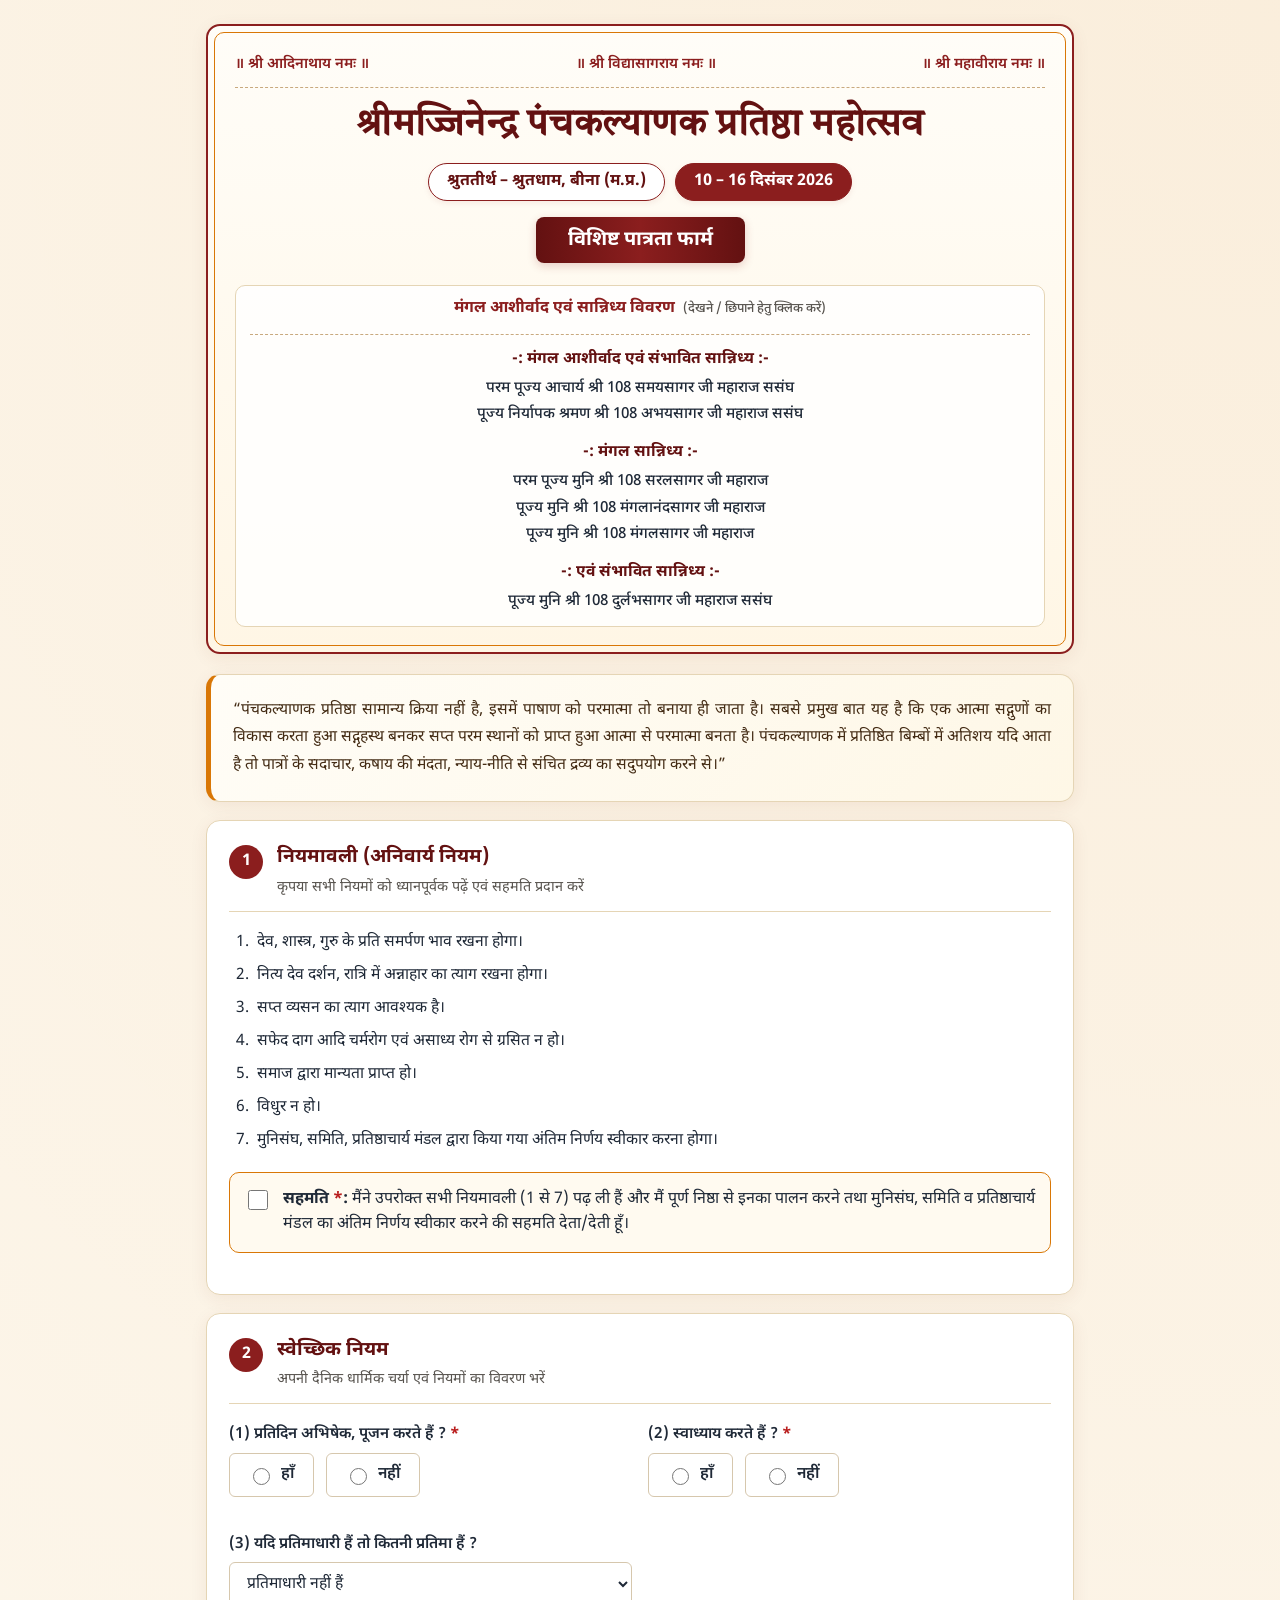
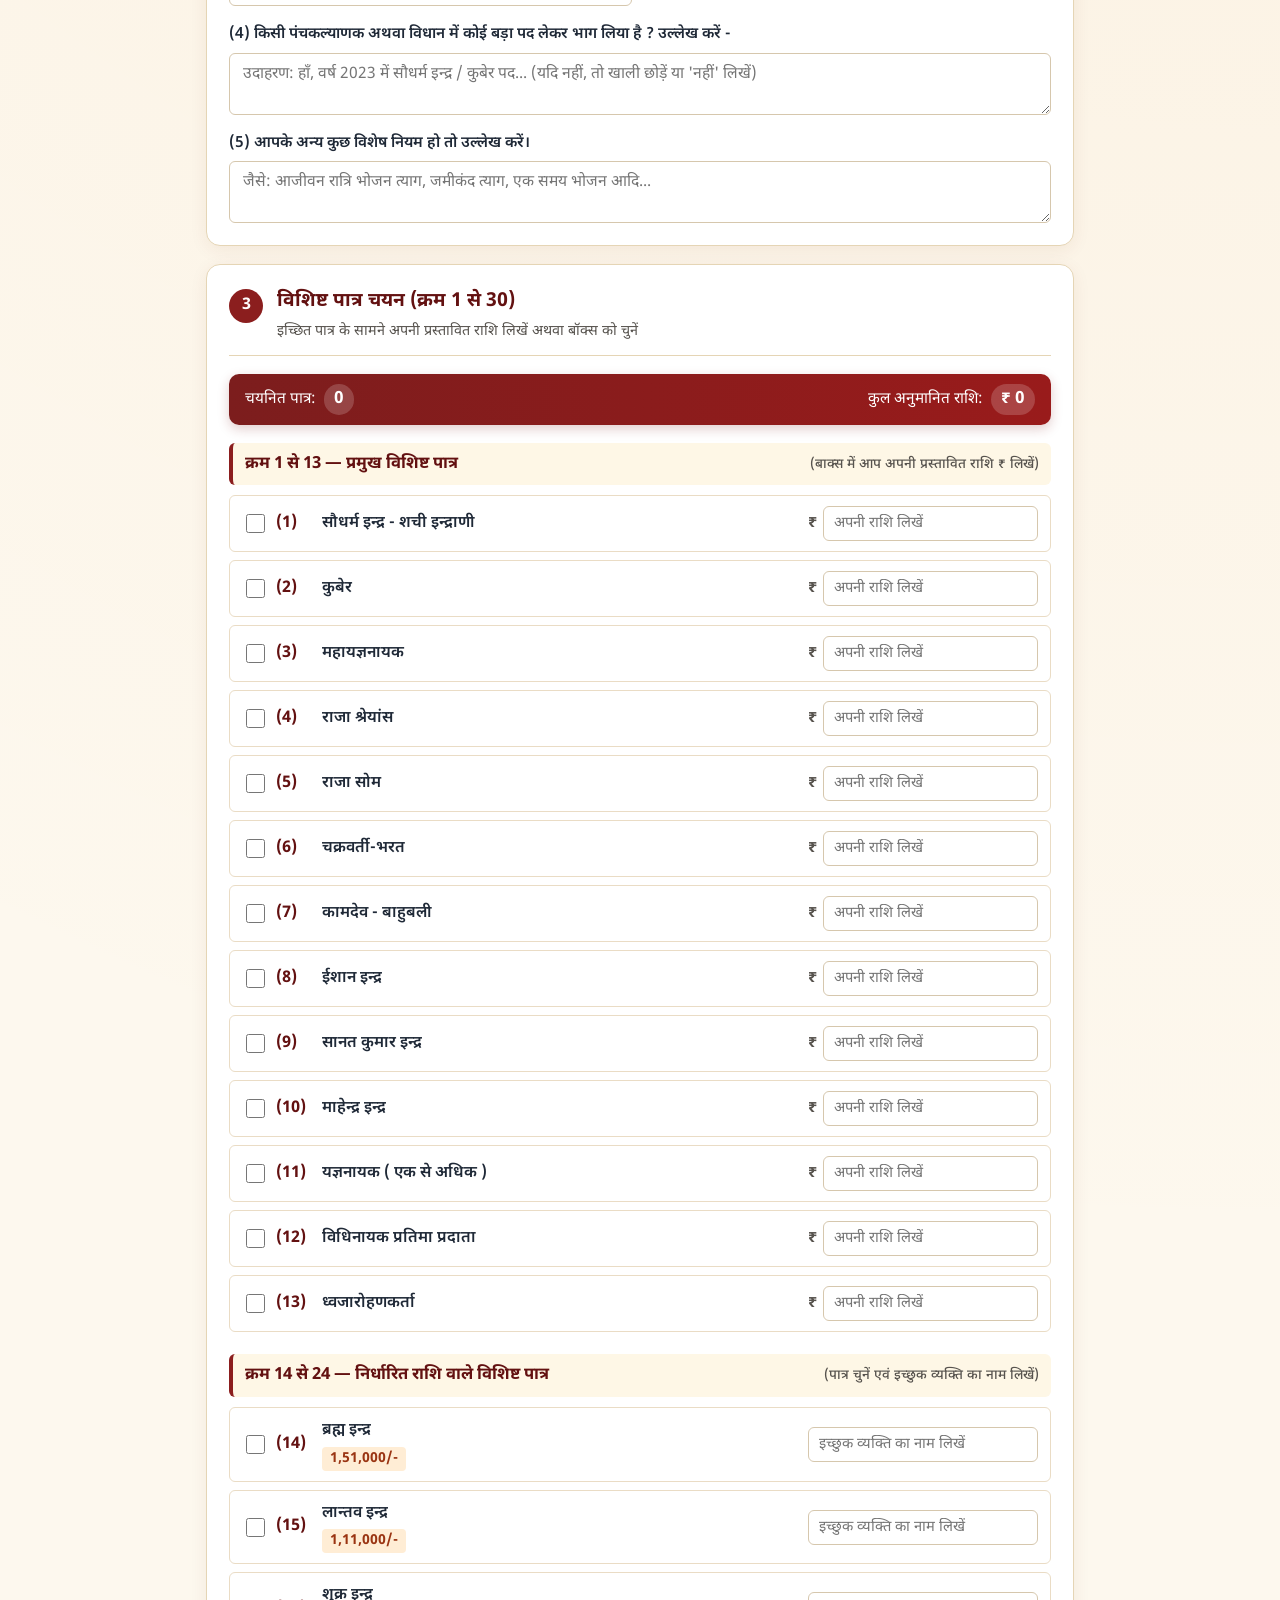
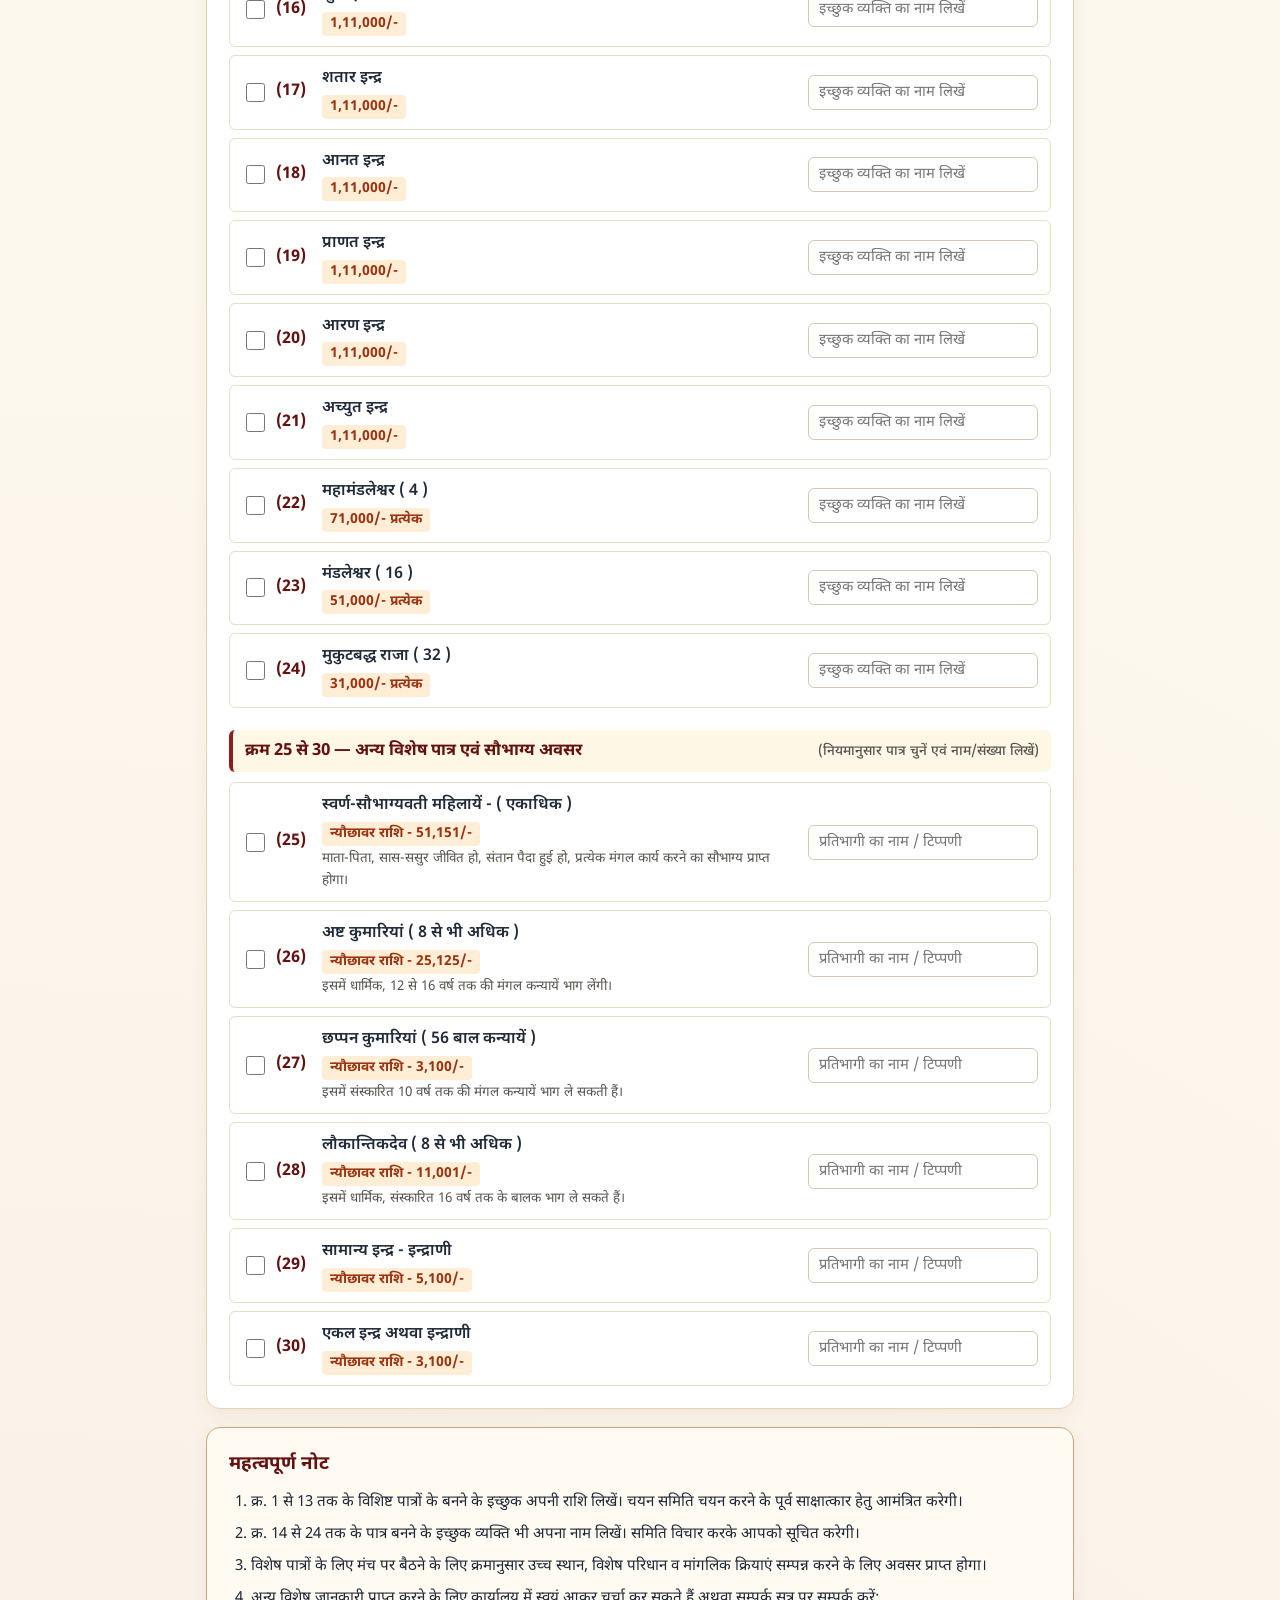
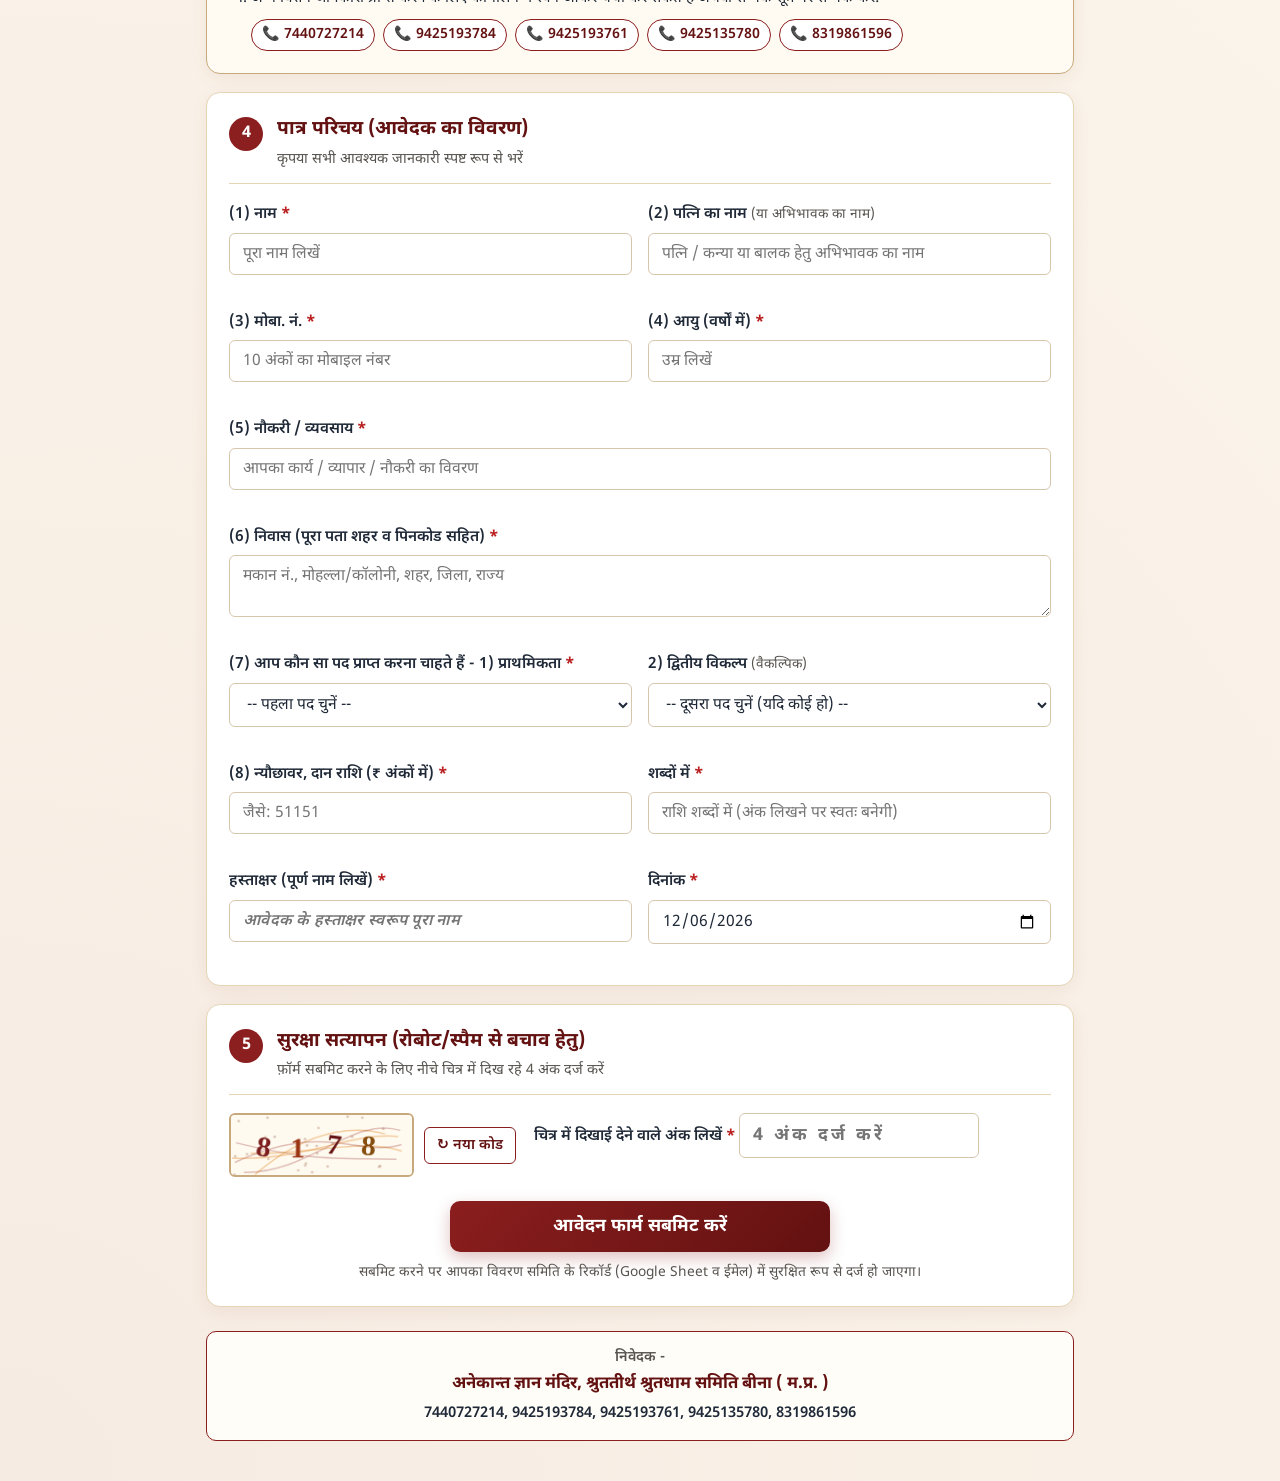
==== commit 6f70f8b4: "Combine श्रीमज्जिनेन्द्र spelling across website and Apps Script" ====
--- a/google-apps-script/Index.html
+++ b/google-apps-script/Index.html
@@ -3,8 +3,8 @@
 <head>
   <meta charset="UTF-8" />
   <meta name="viewport" content="width=device-width, initial-scale=1.0" />
-  <title>विशिष्ट पात्रता फार्म | श्री मज्जिनेन्द्र पंचकल्याणक प्रतिष्ठा महोत्सव - बीना (म.प्र.)</title>
-  <meta name="description" content="श्री मज्जिनेन्द्र पंचकल्याणक प्रतिष्ठा महोत्सव, श्रुततीर्थ – श्रुतधाम, बीना (म.प्र.) (10–16 दिसंबर 2026) हेतु ऑनलाइन विशिष्ट पात्रता आवेदन फार्म।" />
+  <title>विशिष्ट पात्रता फार्म | श्रीमज्जिनेन्द्र पंचकल्याणक प्रतिष्ठा महोत्सव - बीना (म.प्र.)</title>
+  <meta name="description" content="श्रीमज्जिनेन्द्र पंचकल्याणक प्रतिष्ठा महोत्सव, श्रुततीर्थ – श्रुतधाम, बीना (म.प्र.) (10–16 दिसंबर 2026) हेतु ऑनलाइन विशिष्ट पात्रता आवेदन फार्म।" />
   <link rel="preconnect" href="https://fonts.googleapis.com" />
   <link rel="preconnect" href="https://fonts.gstatic.com" crossorigin />
   <link href="https://fonts.googleapis.com/css2?family=Noto+Sans+Devanagari:wght@400;500;600;700;800&family=Tiro+Devanagari+Hindi:ital@0;1&display=swap" rel="stylesheet" />
@@ -1001,7 +1001,7 @@
           <span>॥ श्री महावीराय नमः ॥</span>
         </div>
 
-        <h1 class="mahotsav-title">श्री मज्जिनेन्द्र पंचकल्याणक प्रतिष्ठा महोत्सव</h1>
+        <h1 class="mahotsav-title">श्रीमज्जिनेन्द्र पंचकल्याणक प्रतिष्ठा महोत्सव</h1>
 
         <div class="header-badges">
           <div class="ornate-pill">श्रुततीर्थ – श्रुतधाम, बीना (म.प्र.)</div>
@@ -1359,7 +1359,7 @@
       <div class="receipt-badge">✓</div>
       <h2>आवेदन सफलतापूर्वक प्राप्त हुआ!</h2>
       <p class="receipt-subtitle">
-        श्री मज्जिनेन्द्र पंचकल्याणक प्रतिष्ठा महोत्सव - विशिष्ट पात्रता फार्म दर्ज कर लिया गया है।
+        श्रीमज्जिनेन्द्र पंचकल्याणक प्रतिष्ठा महोत्सव - विशिष्ट पात्रता फार्म दर्ज कर लिया गया है।
       </p>
 
       <div class="receipt-ref-box">
@@ -1393,7 +1393,7 @@
 
   <script>
 /**
- * श्री मज्जिनेन्द्र पंचकल्याणक प्रतिष्ठा महोत्सव - ऑनलाइन फॉर्म कॉन्फ़िगरेशन
+ * श्रीमज्जिनेन्द्र पंचकल्याणक प्रतिष्ठा महोत्सव - ऑनलाइन फॉर्म कॉन्फ़िगरेशन
  *
  * नीचे APPS_SCRIPT_URL में अपना Google Apps Script Web App URL पेस्ट करें।
  * (सेटअप करने की पूरी विधि SETUP_GUIDE.md फ़ाइल में दी गई है।)
@@ -1404,7 +1404,7 @@
 
   // डेमो मोड चेतावनी: जब तक APPS_SCRIPT_URL खाली है, फॉर्म डेमो मोड में चलेगा।
   // लाइव वेबसाइट पर डालने से पहले ऊपर अपना URL अवश्य पेस्ट करें।
-  EVENT_TITLE: "श्री मज्जिनेन्द्र पंचकल्याणक प्रतिष्ठा महोत्सव",
+  EVENT_TITLE: "श्रीमज्जिनेन्द्र पंचकल्याणक प्रतिष्ठा महोत्सव",
   ORGANIZER_EMAIL: "1001anujjain@gmail.com",
   GMAIL_FOLDER_LABEL: "panchkalyanak"
 };
